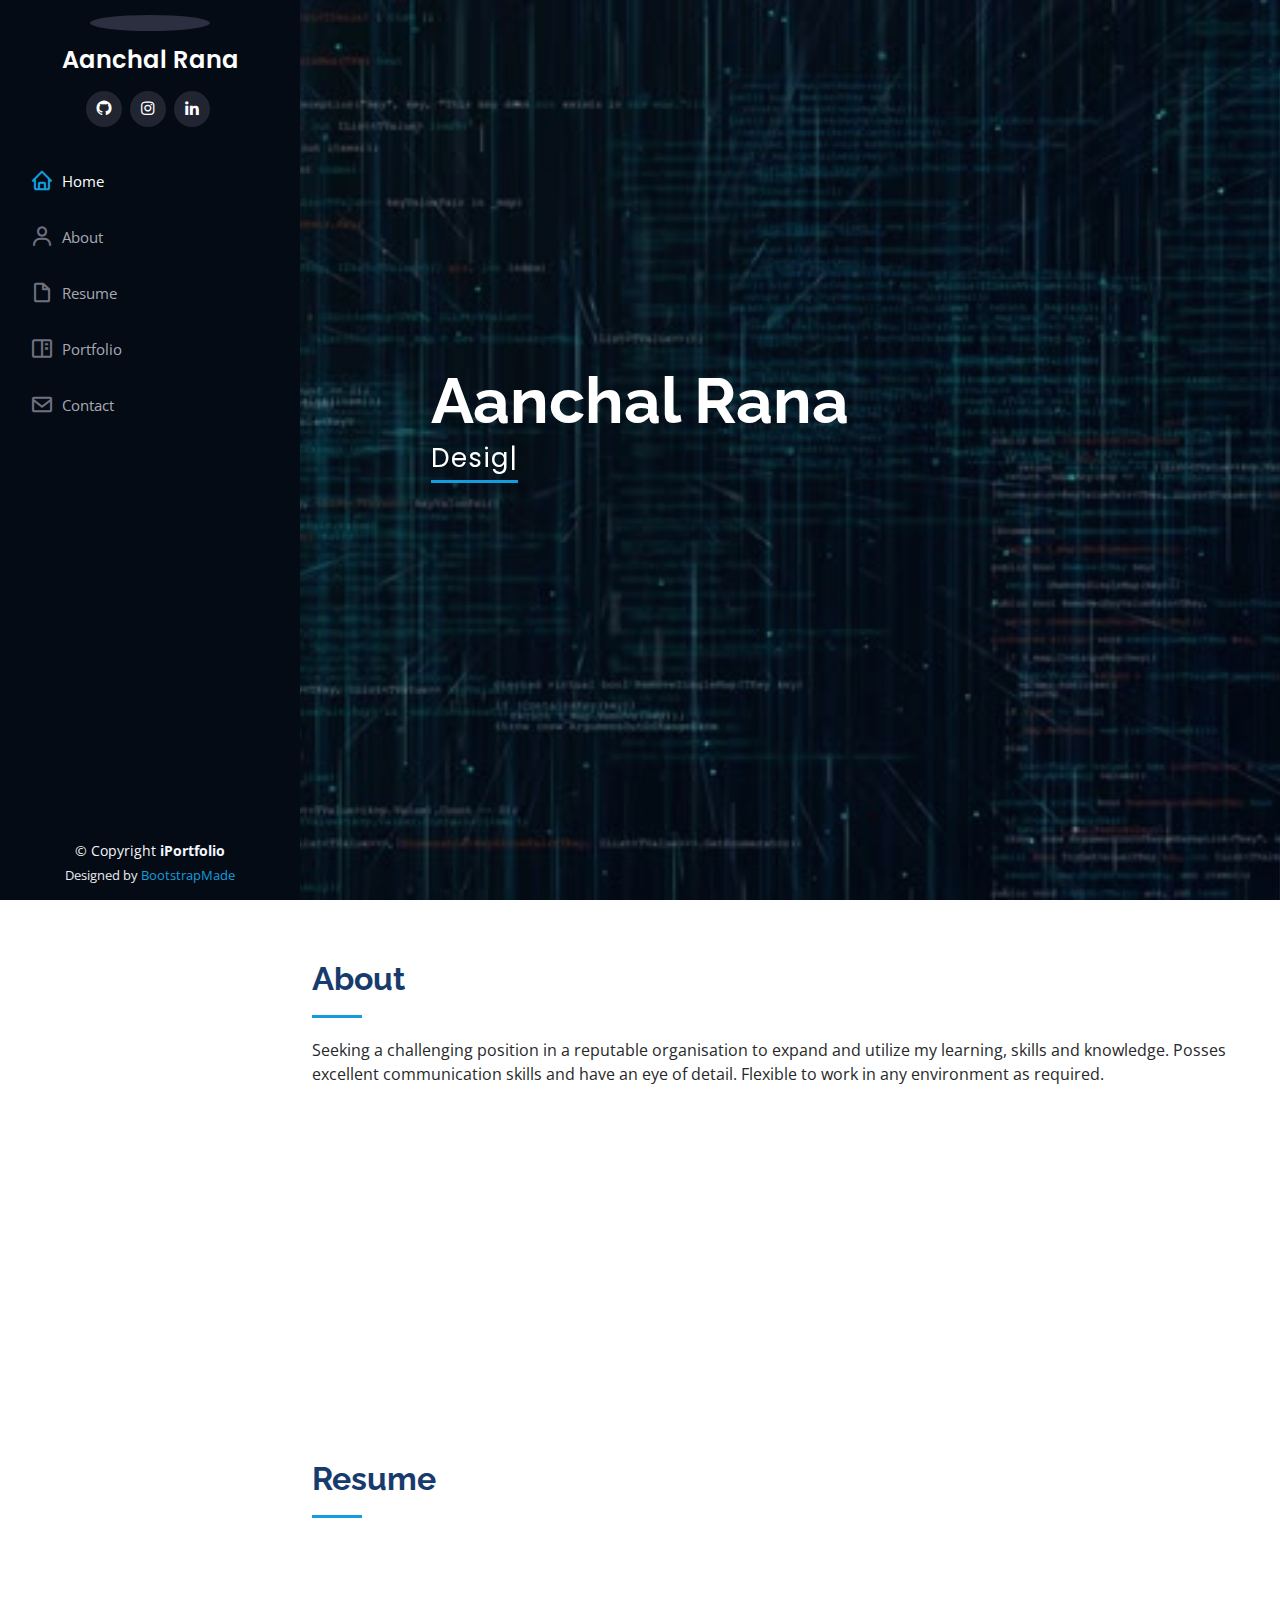
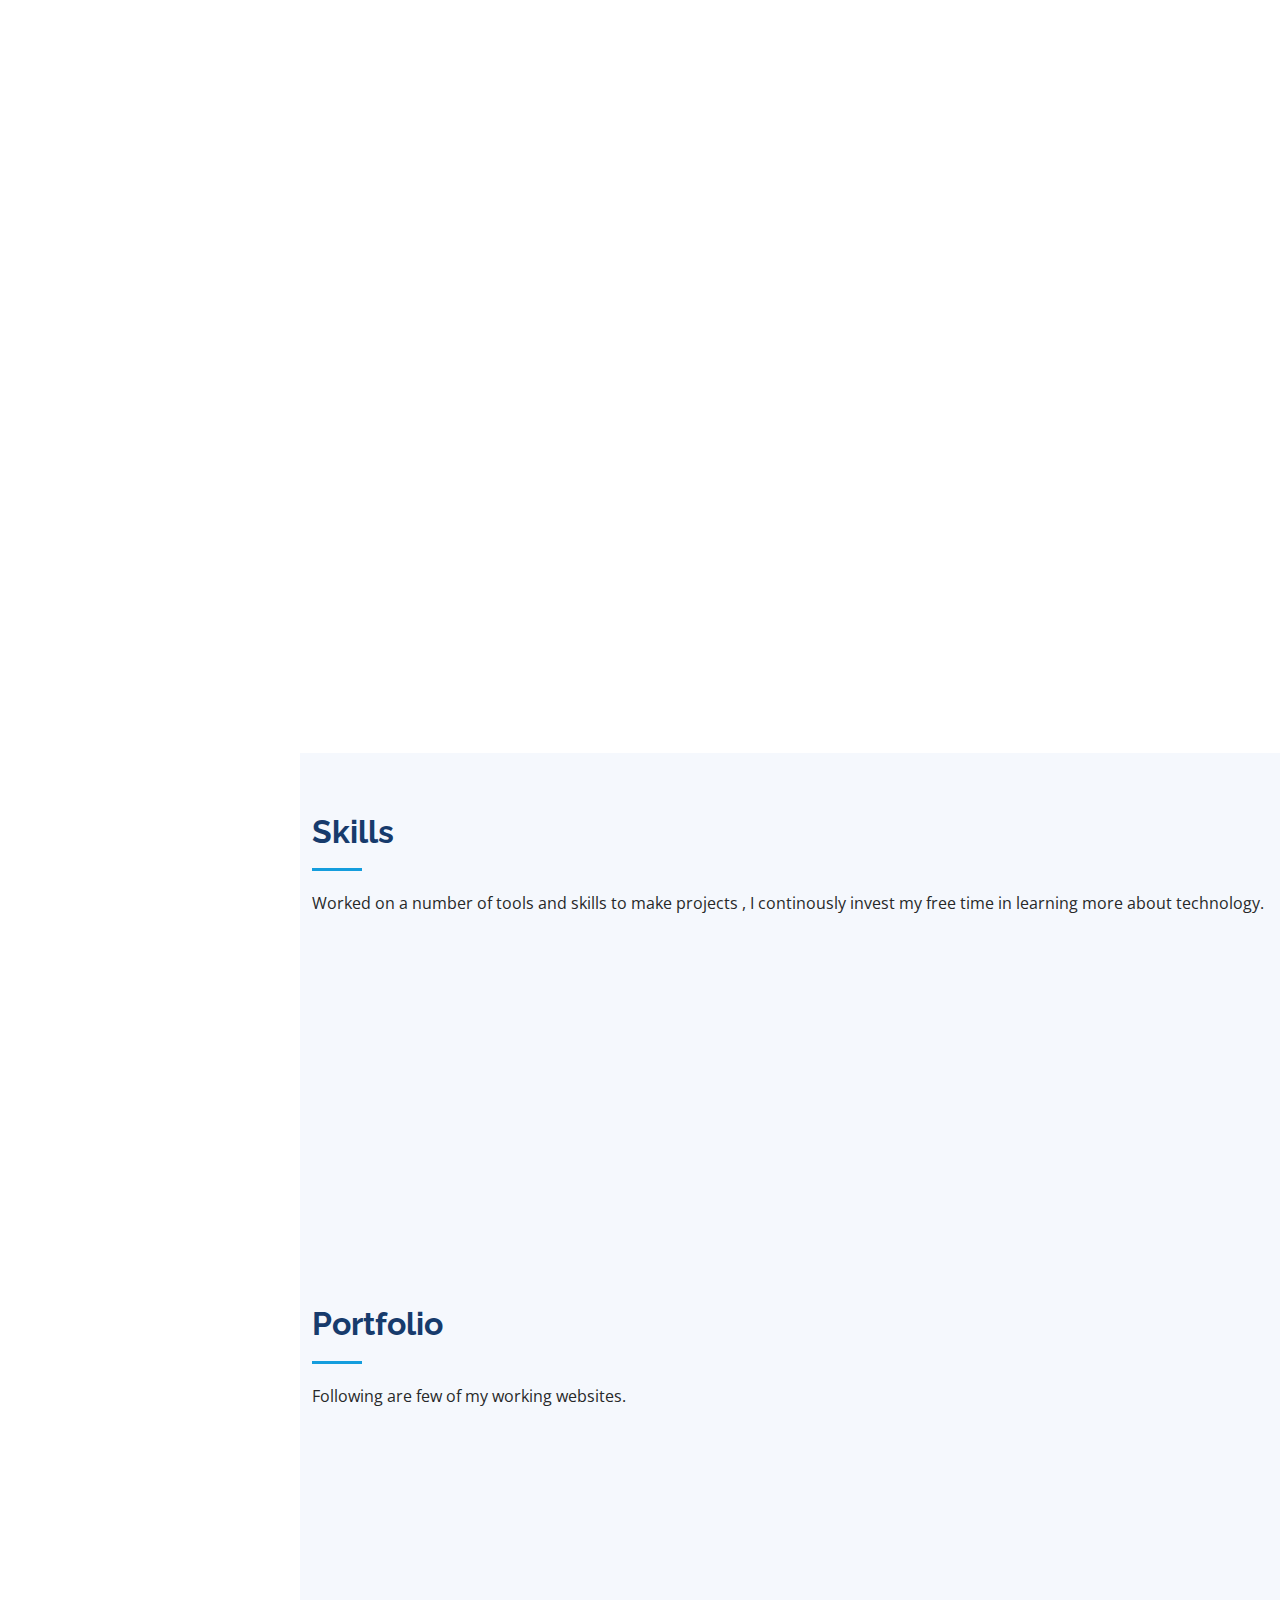
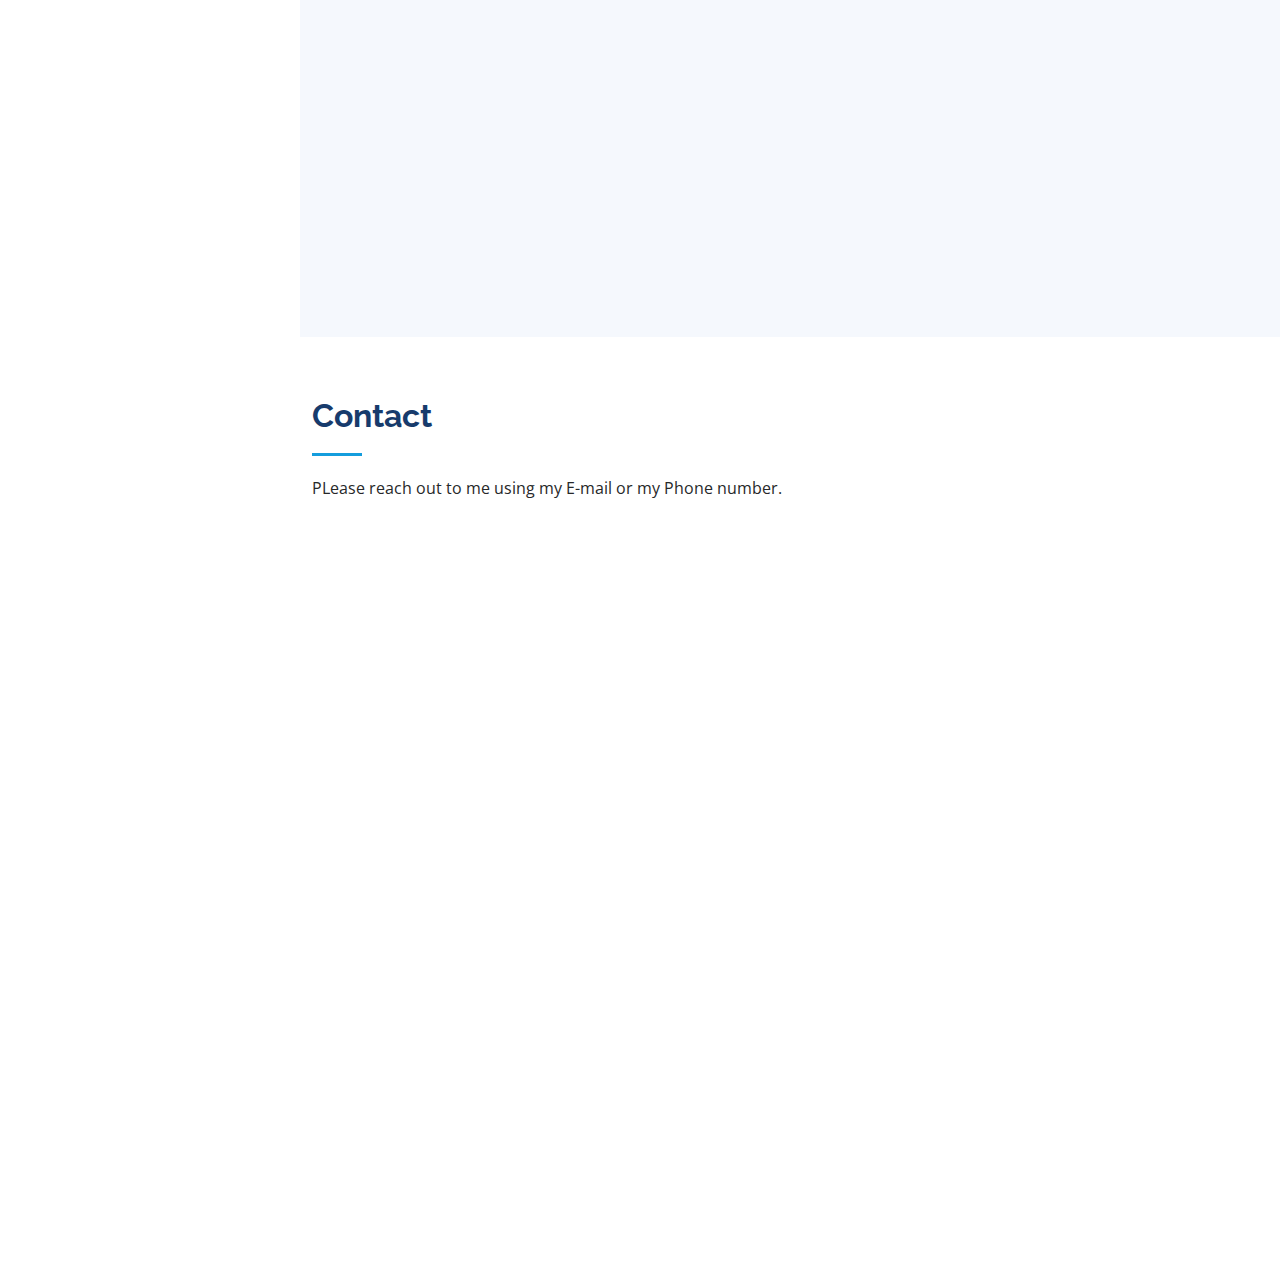
==== index.html @ e673ebaa "new_page" ====
<!DOCTYPE html>
<html lang="en">

<head>
  <meta charset="utf-8">
  <meta content="width=device-width, initial-scale=1.0" name="viewport">

  <title>Portfolio| Aanchal Rana</title>
  <meta content="" name="description">
  <meta content="" name="keywords">

  <!-- Favicons -->
  <link href="assets/img/favicon.png" rel="icon">
  <link href="assets/img/apple-touch-icon.png" rel="apple-touch-icon">

  <!-- Google Fonts -->
  <link href="https://fonts.googleapis.com/css?family=Open+Sans:300,300i,400,400i,600,600i,700,700i|Raleway:300,300i,400,400i,500,500i,600,600i,700,700i|Poppins:300,300i,400,400i,500,500i,600,600i,700,700i" rel="stylesheet">

  <!-- Vendor CSS Files -->
  <link href="assets/vendor/aos/aos.css" rel="stylesheet">
  <link href="assets/vendor/bootstrap/css/bootstrap.min.css" rel="stylesheet">
  <link href="assets/vendor/bootstrap-icons/bootstrap-icons.css" rel="stylesheet">
  <link href="assets/vendor/boxicons/css/boxicons.min.css" rel="stylesheet">
  <link href="assets/vendor/glightbox/css/glightbox.min.css" rel="stylesheet">
  <link href="assets/vendor/swiper/swiper-bundle.min.css" rel="stylesheet">

  <!-- Template Main CSS File -->
  <link href="assets/css/style.css" rel="stylesheet">

  <!-- =======================================================
  * Template Name: iPortfolio - v3.1.0
  * Template URL: https://bootstrapmade.com/iportfolio-bootstrap-portfolio-websites-template/
  * Author: BootstrapMade.com
  * License: https://bootstrapmade.com/license/
  ======================================================== -->
</head>

<body>

  <!-- ======= Mobile nav toggle button ======= -->
  <i class="bi bi-list mobile-nav-toggle d-xl-none"></i>

  <!-- ======= Header ======= -->
  <header id="header">
    <div class="d-flex flex-column">

      <div class="profile">
        <img src="assets/img/profile_pic.jpg" alt="" class="img-fluid rounded-circle">
        <h1 class="text-light"><a href="index.html">Aanchal Rana</a></h1>
        <div class="social-links mt-3 text-center">
          <a href="https://github.com/aanchalrana0813" class="facebook" target="_blank"><i class="bx bxl-github"></i></a>
          <a href="https://www.instagram.com/aa_challranaa/" class="instagram" target="_blank"><i class="bx bxl-instagram"></i></a>
          <a href="https://www.linkedin.com/in/aanchal-rana-021159197/" class="linkedin" target="_blank"><i class="bx bxl-linkedin"></i></a>
        </div>
      </div>

      <nav id="navbar" class="nav-menu navbar">
        <ul>
          <li><a href="#hero" class="nav-link scrollto active"><i class="bx bx-home"></i> <span>Home</span></a></li>
          <li><a href="#about" class="nav-link scrollto"><i class="bx bx-user"></i> <span>About</span></a></li>
          <li><a href="#resume" class="nav-link scrollto"><i class="bx bx-file-blank"></i> <span>Resume</span></a></li>
          <li><a href="#portfolio" class="nav-link scrollto"><i class="bx bx-book-content"></i> <span>Portfolio</span></a></li>
          <li><a href="#contact" class="nav-link scrollto"><i class="bx bx-envelope"></i> <span>Contact</span></a></li>
        </ul>
      </nav><!-- .nav-menu -->
    </div>
  </header><!-- End Header -->

  <!-- ======= Hero Section ======= -->
  <section id="hero" class="d-flex flex-column justify-content-center align-items-center">
    <div class="hero-container" data-aos="fade-in">
      <h1>Aanchal Rana</h1>
      <p><span class="typed" data-typed-items="Designer, Developer, Health Coach"></span></p>
    </div>
  </section><!-- End Hero -->

  <main id="main">

    <!-- ======= About Section ======= -->
    <section id="about" class="about">
      <div class="container">

        <div class="section-title">
          <h2>About</h2>
          <p>Seeking a challenging position in a reputable organisation to expand and utilize my learning, skills and knowledge. Posses excellent communication skills and have an eye of detail. Flexible to  work in any environment as required.</p>
        </div>

        <div class="row">
          <div class="col-lg-4" data-aos="fade-right">
            <img src="assets/img/profile_pic.jpg" class="img-fluid" alt="">

          </div>
          <div class="col-lg-8 pt-4 pt-lg-0 content" data-aos="fade-left">
            <h3>Front End Designer &amp; Web Developer.</h3>
            <p class="fst-italic">
            </p>
            <div class="row">
              <div class="col-lg-6">
                <ul>
                  <li><i class="bi bi-chevron-right"></i> <strong>Birthday:</strong> <span>8 October 1998</span></li>
                  <li><i class="bi bi-chevron-right"></i> <strong>Website:</strong> <span>aanchalrana0813.github.io</span></li>
                  <li><i class="bi bi-chevron-right"></i> <strong>Phone:</strong> <span>(+91) 9012949331</span></li>
                  <li><i class="bi bi-chevron-right"></i> <strong>City:</strong> <span>Dehradun</span></li>
                </ul>
              </div>
              <div class="col-lg-6">
                <ul>
                  <li><i class="bi bi-chevron-right"></i> <strong>Age:</strong> <span>22</span></li>
                  <li><i class="bi bi-chevron-right"></i> <strong>Degree:</strong> <span>Master</span></li>
                  <li><i class="bi bi-chevron-right"></i> <strong>PhEmailone:</strong> <span>aanchalannu02@gmail.com</span></li>
                  <!-- <li><i class="bi bi-chevron-right"></i> <strong>Freelance:</strong> <span>Available</span></li> -->
                </ul>
              </div>
            </div>
            
        </div>

      </div>
    </section><!-- End About Section -->

    <!-- ======= Facts Section ======= -->
    <!--<section id="facts" class="facts">
      <div class="container">

        <div class="section-title">
          <h2>Facts</h2>
          <p>Following are the facts about me.</p>
        </div>

        <div class="row no-gutters">

          <div class="col-lg-3 col-md-6 d-md-flex align-items-md-stretch" data-aos="fade-up">
            <div class="count-box">
              <i class="bi bi-emoji-smile"></i>
              <span data-purecounter-start="0" data-purecounter-end="232" data-purecounter-duration="1" class="purecounter"></span>
              <p><strong>Happy Clients</strong> consequuntur quae</p>
            </div>
          </div>

          <div class="col-lg-3 col-md-6 d-md-flex align-items-md-stretch" data-aos="fade-up" data-aos-delay="100">
            <div class="count-box">
              <i class="bi bi-journal-richtext"></i>
              <span data-purecounter-start="0" data-purecounter-end="3" data-purecounter-duration="1" class="purecounter"></span>
              <p><strong>Projects</strong> adipisci atque cum quia aut</p>
            </div>
          </div>

          <div class="col-lg-3 col-md-6 d-md-flex align-items-md-stretch" data-aos="fade-up" data-aos-delay="200">
            <div class="count-box">
              <i class="bi bi-headset"></i>
              <span data-purecounter-start="0" data-purecounter-end="1453" data-purecounter-duration="1" class="purecounter"></span>
              <p><strong>Hours Of Support</strong> aut commodi quaerat</p>
            </div>
          </div>

          <div class="col-lg-3 col-md-6 d-md-flex align-items-md-stretch" data-aos="fade-up" data-aos-delay="300">
            <div class="count-box">
              <i class="bi bi-people"></i>
              <span data-purecounter-start="0" data-purecounter-end="32" data-purecounter-duration="1" class="purecounter"></span>
              <p><strong>Hard Workers</strong> rerum asperiores dolor</p>
            </div>
          </div>

        </div>

      </div>
    </section>--><!-- End Facts Section -->
    <!-- ======= Resume Section ======= -->
    <section id="resume" class="resume">
      <div class="container">

        <div class="section-title">
          <h2>Resume</h2>
        </div>

        <div class="row">
          <div class="col-lg-6" data-aos="fade-up">
            <h3 class="resume-title">Sumary</h3>
            <div class="resume-item pb-0">
              <h4>Aanchal Rana</h4>
              <p><em>Innovative and deadline-driven Designer  with experience of designing and developing. </em></p>
              <ul>
                <li>Dehradun, Uttrakhand</li>
                <li>(+91) 9012949331</li>
                <li>aanchalannu02@gmail.com</li>
              </ul>
            </div>

            <h3 class="resume-title">Education</h3>
            <div class="resume-item">
              <h4>Masters in Computer Application</h4>
              <h5>2019 - 2021</h5>
              <p><em>Uttranchal Institute of Management</em></p>
              <p>Premnagar, Dehradun</p>
              <p>G.P.A :- 8.4</p>
            </div>
            <div class="resume-item">
              <h4>Bachelor in Information Technology</h4>
              <h5>2016 - 2019</h5>
              <p><em>S.B (P.G.) College of Education</em></p>
              <p>Vikas Nagar, Dehradun</p>
              <p>G.P.A. :- 8.6</p>
            </div>
          </div>
           <!--<div class="col-lg-6" data-aos="fade-up" data-aos-delay="100">
            <h3 class="resume-title">Professional Experience</h3>
            <div class="resume-item">
              <h4>Senior graphic design specialist</h4>
              <h5>2019 - Present</h5>
              <p><em>Experion, New York, NY </em></p>
              <ul>
                <li>Lead in the design, development, and implementation of the graphic, layout, and production communication materials</li>
                <li>Delegate tasks to the 7 members of the design team and provide counsel on all aspects of the project. </li>
                <li>Supervise the assessment of all graphic materials in order to ensure quality and accuracy of the design</li>
                <li>Oversee the efficient use of production project budgets ranging from $2,000 - $25,000</li>
              </ul>
            </div>
            <div class="resume-item">
              <h4>Graphic design specialist</h4>
              <h5>2017 - 2018</h5>
              <p><em>Stepping Stone Advertising, New York, NY</em></p>
              <ul>
                <li>Developed numerous marketing programs (logos, brochures,infographics, presentations, and advertisements).</li>
                <li>Managed up to 5 projects or tasks at a given time while under pressure</li>
                <li>Recommended and consulted with clients on the most appropriate graphic design</li>
                <li>Created 4+ design presentations and proposals a month for clients and account managers</li>
              </ul>
            </div> -->
          </div>
        </div>

      </div>
    </section><!-- End Resume Section -->

    <!-- ======= Skills Section ======= -->
    <section id="skills" class="skills section-bg">
      <div class="container">

        <div class="section-title">
          <h2>Skills</h2>
          <p>Worked on a number of tools and skills to make projects , I continously invest my free time in learning more about technology.</p>
        </div>

        <div class="row skills-content">

          <div class="col-lg-6" data-aos="fade-up">

            <div class="progress">
              <span class="skill">HTML <i class="val">100%</i></span>
              <div class="progress-bar-wrap">
                <div class="progress-bar" role="progressbar" aria-valuenow="100" aria-valuemin="0" aria-valuemax="100"></div>
              </div>
            </div>

            <div class="progress">
              <span class="skill">CSS <i class="val">90%</i></span>
              <div class="progress-bar-wrap">
                <div class="progress-bar" role="progressbar" aria-valuenow="90" aria-valuemin="0" aria-valuemax="100"></div>
              </div>
            </div>

            <div class="progress">
              <span class="skill">JavaScript <i class="val">75%</i></span>
              <div class="progress-bar-wrap">
                <div class="progress-bar" role="progressbar" aria-valuenow="75" aria-valuemin="0" aria-valuemax="100"></div>
              </div>
            </div>

            <div class="progress">
              <span class="skill">Materialize<i class="val">70%</i></span>
              <div class="progress-bar-wrap">
                <div class="progress-bar" role="progressbar" aria-valuenow="75" aria-valuemin="0" aria-valuemax="100"></div>
              </div>
            </div>

          </div>

          <div class="col-lg-6" data-aos="fade-up" data-aos-delay="100">

            <div class="progress">
              <span class="skill">Analytical Skills<i class="val">80%</i></span>
              <div class="progress-bar-wrap">
                <div class="progress-bar" role="progressbar" aria-valuenow="80" aria-valuemin="0" aria-valuemax="100"></div>
              </div>
            </div>

          </div>

        </div>

      </div>
    </section> <!-- End Skills Section -->

    

    <!-- ======= Portfolio Section ======= -->
      <section id="portfolio" class="portfolio section-bg"> 
      <div class="container">

        <div class="section-title">
          <h2>Portfolio</h2>
          <p>Following are few of my working websites.</p>
        </div>

        <div class="row" data-aos="fade-up">
          <div class="col-lg-12 d-flex justify-content-center">
            <ul id="portfolio-flters">
              <li data-filter="*" class="filter-active">All</li>
              <li data-filter=".filter-app">Websites</li>
             
            </ul>
          </div>
        </div>

        <div class="row portfolio-container" data-aos="fade-up" data-aos-delay="100">

          <div class="col-lg-4 col-md-6 portfolio-item filter-app">
            <div class="portfolio-wrap">
              <img src="assets/img/portfolio/project1.jpg" class="img-fluid" alt="">
              <div class="portfolio-links">
                <a href="assets/img/portfolio/portfolio-1.jpg" data-gallery="portfolioGallery" class="portfolio-lightbox" title="App 1"><i class="bx bx-plus"></i></a>
                <a href="https://thirsty-cori-c90718.netlify.app" target="_blank" title="More Details"><i class="bx bx-link"></i></a>
              </div>
            </div>
          </div>
           
          <div class="col-lg-4 col-md-6 portfolio-item filter-web">
            <div class="portfolio-wrap">
              <img src="assets/img/portfolio/project2.jpg" class="img-fluid" alt="">
              <div class="portfolio-links">
                <a href="assets/img/portfolio/portfolio-2.jpg" data-gallery="portfolioGallery" class="portfolio-lightbox" title="Web 3"><i class="bx bx-plus"></i></a>
                <a href="https://admiring-hopper-70873a.netlify.app"  target="_blank" title="More Details"><i class="bx bx-link"></i></a>
              </div>
            </div>
          </div>

          <div class="col-lg-4 col-md-6 portfolio-item filter-app">
            <div class="portfolio-wrap">
              <img src="assets/img/portfolio/project3.jpg" class="img-fluid" alt="">
              <div class="portfolio-links">
                <a href="assets/img/portfolio/portfolio-3.jpg" data-gallery="portfolioGallery" class="portfolio-lightbox" title="App 2"><i class="bx bx-plus"></i></a>
                <a href="https://modest-pasteur-2db493.netlify.app/" title="More Details"><i class="bx bx-link"></i></a>
              </div>
            </div>
          </div>

          <div class="col-lg-4 col-md-6 portfolio-item filter-card">
            <div class="portfolio-wrap">
              <img src="assets/img/portfolio/project4.jpg" class="img-fluid" alt="">
              <div class="portfolio-links">
                <a href="assets/img/portfolio/project4.jpg" data-gallery="portfolioGallery" class="portfolio-lightbox" title="Card 2"><i class="bx bx-plus"></i></a>
                <a href="https://heuristic-yonath-8b9104.netlify.app/" title="More Details"><i class="bx bx-link"></i></a>
              </div>
            </div>
          </div>

   <!--    <div class="col-lg-4 col-md-6 portfolio-item filter-web">
            <div class="portfolio-wrap">
              <img src="assets/img/portfolio/portfolio-5.jpg" class="img-fluid" alt="">
              <div class="portfolio-links">
                <a href="assets/img/portfolio/.jpg" data-gallery="portfolioGallery" class="portfolio-lightbox" title="Web 2"><i class="bx bx-plus"></i></a>
                <a href="https://dazzling-hawking-fd2c31.netlify.app/" title="More Details"><i class="bx bx-link"></i></a>
              </div>
            </div>
          </div>

          <div class="col-lg-4 col-md-6 portfolio-item filter-app">
            <div class="portfolio-wrap">
              <img src="assets/img/portfolio/portfolio-6.jpg" class="img-fluid" alt="">
              <div class="portfolio-links">
                <a href="assets/img/portfolio/portfolio-6.jpg" data-gallery="portfolioGallery" class="portfolio-lightbox" title="App 3"><i class="bx bx-plus"></i></a>
                <a href="portfolio-details.html" title="More Details"><i class="bx bx-link"></i></a>
              </div>
            </div>
          </div>

          <div class="col-lg-4 col-md-6 portfolio-item filter-card">
            <div class="portfolio-wrap">
              <img src="assets/img/portfolio/portfolio-7.jpg" class="img-fluid" alt="">
              <div class="portfolio-links">
                <a href="assets/img/portfolio/portfolio-7.jpg" data-gallery="portfolioGallery" class="portfolio-lightbox" title="Card 1"><i class="bx bx-plus"></i></a>
                <a href="portfolio-details.html" title="More Details"><i class="bx bx-link"></i></a>
              </div>
            </div>
          </div>

          <div class="col-lg-4 col-md-6 portfolio-item filter-card">
            <div class="portfolio-wrap">
              <img src="assets/img/portfolio/portfolio-8.jpg" class="img-fluid" alt="">
              <div class="portfolio-links">
                <a href="assets/img/portfolio/portfolio-8.jpg" data-gallery="portfolioGallery" class="portfolio-lightbox" title="Card 3"><i class="bx bx-plus"></i></a>
                <a href="portfolio-details.html" title="More Details"><i class="bx bx-link"></i></a>
              </div>
            </div>
          </div>

          <div class="col-lg-4 col-md-6 portfolio-item filter-web">
            <div class="portfolio-wrap">
              <img src="assets/img/portfolio/portfolio-9.jpg" class="img-fluid" alt="">
              <div class="portfolio-links">
                <a href="assets/img/portfolio/portfolio-9.jpg" data-gallery="portfolioGallery" class="portfolio-lightbox" title="Web 3"><i class="bx bx-plus"></i></a>
                <a href="portfolio-details.html" title="More Details"><i class="bx bx-link"></i></a>
              </div>
            </div> -->
          </div>

        </div>

      </div>
    </section> 
    <!-- End Portfolio Section -->

  <!--
    
    <section id="testimonials" class="testimonials section-bg">
      <div class="container">

        <div class="section-title">
          <h2>Testimonials</h2>
          <p>Magnam dolores commodi suscipit. Necessitatibus eius consequatur ex aliquid fuga eum quidem. Sit sint consectetur velit. Quisquam quos quisquam cupiditate. Et nemo qui impedit suscipit alias ea. Quia fugiat sit in iste officiis commodi quidem hic quas.</p>
        </div>

        <div class="testimonials-slider swiper-container" data-aos="fade-up" data-aos-delay="100">
          <div class="swiper-wrapper">

            <div class="swiper-slide">
              <div class="testimonial-item" data-aos="fade-up">
                <p>
                  <i class="bx bxs-quote-alt-left quote-icon-left"></i>
                  Proin iaculis purus consequat sem cure digni ssim donec porttitora entum suscipit rhoncus. Accusantium quam, ultricies eget id, aliquam eget nibh et. Maecen aliquam, risus at semper.
                  <i class="bx bxs-quote-alt-right quote-icon-right"></i>
                </p>
                <img src="assets/img/testimonials/testimonials-1.jpg" class="testimonial-img" alt="">
                <h3>Saul Goodman</h3>
                <h4>Ceo &amp; Founder</h4>
              </div>
            </div>

            <div class="swiper-slide">
              <div class="testimonial-item" data-aos="fade-up" data-aos-delay="100">
                <p>
                  <i class="bx bxs-quote-alt-left quote-icon-left"></i>
                  Export tempor illum tamen malis malis eram quae irure esse labore quem cillum quid cillum eram malis quorum velit fore eram velit sunt aliqua noster fugiat irure amet legam anim culpa.
                  <i class="bx bxs-quote-alt-right quote-icon-right"></i>
                </p>
                <img src="assets/img/testimonials/testimonials-2.jpg" class="testimonial-img" alt="">
                <h3>Sara Wilsson</h3>
                <h4>Designer</h4>
              </div>
            </div>

            <div class="swiper-slide">
              <div class="testimonial-item" data-aos="fade-up" data-aos-delay="200">
                <p>
                  <i class="bx bxs-quote-alt-left quote-icon-left"></i>
                  Enim nisi quem export duis labore cillum quae magna enim sint quorum nulla quem veniam duis minim tempor labore quem eram duis noster aute amet eram fore quis sint minim.
                  <i class="bx bxs-quote-alt-right quote-icon-right"></i>
                </p>
                <img src="assets/img/testimonials/testimonials-3.jpg" class="testimonial-img" alt="">
                <h3>Jena Karlis</h3>
                <h4>Store Owner</h4>
              </div>
            </div>

            <div class="swiper-slide">
              <div class="testimonial-item" data-aos="fade-up" data-aos-delay="300">
                <p>
                  <i class="bx bxs-quote-alt-left quote-icon-left"></i>
                  Fugiat enim eram quae cillum dolore dolor amet nulla culpa multos export minim fugiat minim velit minim dolor enim duis veniam ipsum anim magna sunt elit fore quem dolore labore illum veniam.
                  <i class="bx bxs-quote-alt-right quote-icon-right"></i>
                </p>
                <img src="assets/img/testimonials/testimonials-4.jpg" class="testimonial-img" alt="">
                <h3>Matt Brandon</h3>
                <h4>Freelancer</h4>
              </div>
            </div>

            <div class="swiper-slide">
              <div class="testimonial-item" data-aos="fade-up" data-aos-delay="400">
                <p>
                  <i class="bx bxs-quote-alt-left quote-icon-left"></i>
                  Quis quorum aliqua sint quem legam fore sunt eram irure aliqua veniam tempor noster veniam enim culpa labore duis sunt culpa nulla illum cillum fugiat legam esse veniam culpa fore nisi cillum quid.
                  <i class="bx bxs-quote-alt-right quote-icon-right"></i>
                </p>
                <img src="assets/img/testimonials/testimonials-5.jpg" class="testimonial-img" alt="">
                <h3>John Larson</h3>
                <h4>Entrepreneur</h4>
              </div>
            </div>

          </div>
          <div class="swiper-pagination"></div>
        </div>

      </div>
    </section>
  -->
    <!-- ======= Contact Section ======= -->
    <section id="contact" class="contact">
      <div class="container">

        <div class="section-title">
          <h2>Contact</h2>
          <p>PLease reach out to me using my E-mail or my Phone number.</p>
        </div>

        <div class="row" data-aos="fade-in">

          <div class="col-lg-5 d-flex align-items-stretch">
            <div class="info">
              <div class="address">
                <i class="bi bi-geo-alt"></i>
                <h4>Location:</h4>
                <p>Dehradun, Uttrakhand.</p>
              </div>

              <div class="email">
                <i class="bi bi-envelope"></i>
                <h4>Email:</h4>
                <p>aanchalannu02@gmail.com</p>
              </div>

              <div class="phone">
                <i class="bi bi-phone"></i>
                <h4>Call:</h4>
                <p>(+91) 9012949331</p>
              </div>

              <iframe src="https://maps.google.com/maps?q=dehradun%20&t=&z=13&ie=UTF8&iwloc=&output=embed" frameborder="0" style="border:0; width: 100%; height: 290px;" allowfullscreen></iframe>
            </div>

          </div>
            <!--
          <div class="col-lg-7 mt-5 mt-lg-0 d-flex align-items-stretch">
            <form action="forms/contact.php" method="post" role="form" class="php-email-form">
              <div class="row">
                <div class="form-group col-md-6">
                  <label for="name">Your Name</label>
                  <input type="text" name="name" class="form-control" id="name" required>
                </div>
                <div class="form-group col-md-6">
                  <label for="name">Your Email</label>
                  <input type="email" class="form-control" name="email" id="email" required>
                </div>
              </div>
              <div class="form-group">
                <label for="name">Subject</label>
                <input type="text" class="form-control" name="subject" id="subject" required>
              </div>
              <div class="form-group">
                <label for="name">Message</label>
                <textarea class="form-control" name="message" rows="10" required></textarea>
              </div>
              <div class="my-3">
                <div class="loading">Loading</div>
                <div class="error-message"></div>
                <div class="sent-message">Your message has been sent. Thank you!</div>
              </div>
              <div class="text-center"><button type="submit">Send Message</button></div>
            </form>
          </div>

        </div>

      </div> 
    </section> --><!-- End Contact Section -->

  </main><!-- End #main -->

  <!-- ======= Footer ======= -->
  <footer id="footer">
    <div class="container">
      <div class="copyright">
        &copy; Copyright <strong><span>iPortfolio</span></strong>
      </div>
      <div class="credits">
        <!-- All the links in the footer should remain intact. -->
        <!-- You can delete the links only if you purchased the pro version. -->
        <!-- Licensing information: https://bootstrapmade.com/license/ -->
        <!-- Purchase the pro version with working PHP/AJAX contact form: https://bootstrapmade.com/iportfolio-bootstrap-portfolio-websites-template/ -->
        Designed by <a href="https://bootstrapmade.com/">BootstrapMade</a>
      </div>
    </div>
  </footer><!-- End  Footer -->

  <a href="#" class="back-to-top d-flex align-items-center justify-content-center"><i class="bi bi-arrow-up-short"></i></a>

  <!-- Vendor JS Files -->
  <script src="assets/vendor/aos/aos.js"></script>
  <script src="assets/vendor/bootstrap/js/bootstrap.bundle.min.js"></script>
  <script src="assets/vendor/glightbox/js/glightbox.min.js"></script>
  <script src="assets/vendor/isotope-layout/isotope.pkgd.min.js"></script>
  <script src="assets/vendor/php-email-form/validate.js"></script>
  <script src="assets/vendor/purecounter/purecounter.js"></script>
  <script src="assets/vendor/swiper/swiper-bundle.min.js"></script>
  <script src="assets/vendor/typed.js/typed.min.js"></script>
  <script src="assets/vendor/waypoints/noframework.waypoints.js"></script>

  <!-- Template Main JS File -->
  <script src="assets/js/main.js"></script>

</body>

</html>
---- assets/css/style.css ----
/**
* Template Name: iPortfolio - v3.1.0
* Template URL: https://bootstrapmade.com/iportfolio-bootstrap-portfolio-websites-template/
* Author: BootstrapMade.com
* License: https://bootstrapmade.com/license/
*/

/*--------------------------------------------------------------
# General
--------------------------------------------------------------*/
body {
  font-family: "Open Sans", sans-serif;
  color: #272829;
}

a {
  color: #149ddd;
  text-decoration: none;
}

a:hover {
  color: #37b3ed;
  text-decoration: none;
}

h1, h2, h3, h4, h5, h6 {
  font-family: "Raleway", sans-serif;
}

/*--------------------------------------------------------------
# Back to top button
--------------------------------------------------------------*/
.back-to-top {
  position: fixed;
  visibility: hidden;
  opacity: 0;
  right: 15px;
  bottom: 15px;
  z-index: 996;
  background: #149ddd;
  width: 40px;
  height: 40px;
  border-radius: 50px;
  transition: all 0.4s;
}

.back-to-top i {
  font-size: 28px;
  color: #fff;
  line-height: 0;
}

.back-to-top:hover {
  background: #2eafec;
  color: #fff;
}

.back-to-top.active {
  visibility: visible;
  opacity: 1;
}

/*--------------------------------------------------------------
# Header
--------------------------------------------------------------*/
#header {
  position: fixed;
  top: 0;
  left: 0;
  bottom: 0;
  width: 300px;
  transition: all ease-in-out 0.5s;
  z-index: 9997;
  transition: all 0.5s;
  padding: 0 15px;
  background: #040b14;
  overflow-y: auto;
}

#header .profile img {
  margin: 15px auto;
  display: block;
  width: 120px;
  border: 8px solid #2c2f3f;
}

#header .profile h1 {
  font-size: 24px;
  margin: 0;
  padding: 0;
  font-weight: 600;
  -moz-text-align-last: center;
  text-align-last: center;
  font-family: "Poppins", sans-serif;
}

#header .profile h1 a, #header .profile h1 a:hover {
  color: #fff;
  text-decoration: none;
}

#header .profile .social-links a {
  font-size: 18px;
  display: inline-block;
  background: #212431;
  color: #fff;
  line-height: 1;
  padding: 8px 0;
  margin-right: 4px;
  border-radius: 50%;
  text-align: center;
  width: 36px;
  height: 36px;
  transition: 0.3s;
}

#header .profile .social-links a:hover {
  background: #149ddd;
  color: #fff;
  text-decoration: none;
}

#main {
  margin-left: 300px;
}

@media (max-width: 1199px) {
  #header {
    left: -300px;
  }
  #main {
    margin-left: 0;
  }
}

/*--------------------------------------------------------------
# Navigation Menu
--------------------------------------------------------------*/
/* Desktop Navigation */
.nav-menu {
  padding: 30px 0 0 0;
}

.nav-menu * {
  margin: 0;
  padding: 0;
  list-style: none;
}

.nav-menu > ul > li {
  position: relative;
  white-space: nowrap;
}

.nav-menu a {
  display: flex;
  align-items: center;
  color: #a8a9b4;
  padding: 12px 15px;
  margin-bottom: 8px;
  transition: 0.3s;
  font-size: 15px;
}

.nav-menu a i {
  font-size: 24px;
  padding-right: 8px;
  color: #6f7180;
}

.nav-menu a:hover, .nav-menu .active, .nav-menu li:hover > a {
  text-decoration: none;
  color: #fff;
}

.nav-menu a:hover i, .nav-menu .active i, .nav-menu li:hover > a i {
  color: #149ddd;
}

/* Mobile Navigation */
.mobile-nav-toggle {
  position: fixed;
  right: 15px;
  top: 15px;
  z-index: 9998;
  border: 0;
  font-size: 24px;
  transition: all 0.4s;
  outline: none !important;
  background-color: #149ddd;
  color: #fff;
  width: 40px;
  height: 40px;
  display: inline-flex;
  align-items: center;
  justify-content: center;
  line-height: 0;
  border-radius: 50px;
  cursor: pointer;
}

.mobile-nav-active {
  overflow: hidden;
}

.mobile-nav-active #header {
  left: 0;
}

/*--------------------------------------------------------------
# Hero Section
--------------------------------------------------------------*/
#hero {
  width: 100%;
  height: 100vh;
  background: url("../img/first_image.jpg") top center;
  background-size: cover;
}

#hero:before {
  content: "";
  background: rgba(5, 13, 24, 0.3);
  position: absolute;
  bottom: 0;
  top: 0;
  left: 0;
  right: 0;
  z-index: 1;
}

#hero .hero-container {
  position: relative;
  z-index: 2;
  min-width: 300px;
}

#hero h1 {
  margin: 0 0 10px 0;
  font-size: 64px;
  font-weight: 700;
  line-height: 56px;
  color: #fff;
}

#hero p {
  color: #fff;
  margin-bottom: 50px;
  font-size: 26px;
  font-family: "Poppins", sans-serif;
}

#hero p span {
  color: #fff;
  padding-bottom: 4px;
  letter-spacing: 1px;
  border-bottom: 3px solid #149ddd;
}

@media (min-width: 1024px) {
  #hero {
    background-attachment: fixed;
  }
}

@media (max-width: 768px) {
  #hero h1 {
    font-size: 28px;
    line-height: 36px;
  }
  #hero h2 {
    font-size: 18px;
    line-height: 24px;
    margin-bottom: 30px;
  }
}

/*--------------------------------------------------------------
# Sections General
--------------------------------------------------------------*/
section {
  padding: 60px 0;
  overflow: hidden;
}

.section-bg {
  background: #f5f8fd;
}

.section-title {
  padding-bottom: 30px;
}

.section-title h2 {
  font-size: 32px;
  font-weight: bold;
  margin-bottom: 20px;
  padding-bottom: 20px;
  position: relative;
  color: #173b6c;
}

.section-title h2::after {
  content: '';
  position: absolute;
  display: block;
  width: 50px;
  height: 3px;
  background: #149ddd;
  bottom: 0;
  left: 0;
}

.section-title p {
  margin-bottom: 0;
}

/*--------------------------------------------------------------
# About
--------------------------------------------------------------*/
.about .content h3 {
  font-weight: 700;
  font-size: 26px;
  color: #173b6c;
}

.about .content ul {
  list-style: none;
  padding: 0;
}

.about .content ul li {
  margin-bottom: 20px;
  display: flex;
  align-items: center;
}

.about .content ul strong {
  margin-right: 10px;
}

.about .content ul i {
  font-size: 16px;
  margin-right: 5px;
  color: #149ddd;
  line-height: 0;
}

.about .content p:last-child {
  margin-bottom: 0;
}

/*--------------------------------------------------------------
# Facts
--------------------------------------------------------------*/
.facts {
  padding-bottom: 30px;
}

.facts .count-box {
  padding: 30px;
  width: 100%;
}

.facts .count-box i {
  display: block;
  font-size: 44px;
  color: #149ddd;
  float: left;
  line-height: 0;
}

.facts .count-box span {
  font-size: 48px;
  line-height: 40px;
  display: block;
  font-weight: 700;
  color: #050d18;
  margin-left: 60px;
}

.facts .count-box p {
  padding: 15px 0 0 0;
  margin: 0 0 0 60px;
  font-family: "Raleway", sans-serif;
  font-size: 14px;
  color: #122f57;
}

.facts .count-box a {
  font-weight: 600;
  display: block;
  margin-top: 20px;
  color: #122f57;
  font-size: 15px;
  font-family: "Poppins", sans-serif;
  transition: ease-in-out 0.3s;
}

.facts .count-box a:hover {
  color: #1f5297;
}

/*--------------------------------------------------------------
# Akills
--------------------------------------------------------------*/
.skills .progress {
  height: 60px;
  display: block;
  background: none;
  border-radius: 0;
}

.skills .progress .skill {
  padding: 0;
  margin: 0 0 6px 0;
  text-transform: uppercase;
  display: block;
  font-weight: 600;
  font-family: "Poppins", sans-serif;
  color: #050d18;
}

.skills .progress .skill .val {
  float: right;
  font-style: normal;
}

.skills .progress-bar-wrap {
  background: #dce8f8;
  height: 10px;
}

.skills .progress-bar {
  width: 1px;
  height: 10px;
  transition: .9s;
  background-color: #149ddd;
}

/*--------------------------------------------------------------
# Resume
--------------------------------------------------------------*/
.resume .resume-title {
  font-size: 26px;
  font-weight: 700;
  margin-top: 20px;
  margin-bottom: 20px;
  color: #050d18;
}

.resume .resume-item {
  padding: 0 0 20px 20px;
  margin-top: -2px;
  border-left: 2px solid #1f5297;
  position: relative;
}

.resume .resume-item h4 {
  line-height: 18px;
  font-size: 18px;
  font-weight: 600;
  text-transform: uppercase;
  font-family: "Poppins", sans-serif;
  color: #050d18;
  margin-bottom: 10px;
}

.resume .resume-item h5 {
  font-size: 16px;
  background: #e4edf9;
  padding: 5px 15px;
  display: inline-block;
  font-weight: 600;
  margin-bottom: 10px;
}

.resume .resume-item ul {
  padding-left: 20px;
}

.resume .resume-item ul li {
  padding-bottom: 10px;
}

.resume .resume-item:last-child {
  padding-bottom: 0;
}

.resume .resume-item::before {
  content: "";
  position: absolute;
  width: 16px;
  height: 16px;
  border-radius: 50px;
  left: -9px;
  top: 0;
  background: #fff;
  border: 2px solid #1f5297;
}

/*--------------------------------------------------------------
# Portfolio
--------------------------------------------------------------*/
.portfolio .portfolio-item {
  margin-bottom: 30px;
}

.portfolio #portfolio-flters {
  padding: 0;
  margin: 0 auto 35px auto;
  list-style: none;
  text-align: center;
  background: #fff;
  border-radius: 50px;
  padding: 2px 15px;
}

.portfolio #portfolio-flters li {
  cursor: pointer;
  display: inline-block;
  padding: 10px 15px 8px 15px;
  font-size: 14px;
  font-weight: 600;
  line-height: 1;
  text-transform: uppercase;
  color: #272829;
  margin-bottom: 5px;
  transition: all 0.3s ease-in-out;
}

.portfolio #portfolio-flters li:hover, .portfolio #portfolio-flters li.filter-active {
  color: #149ddd;
}

.portfolio #portfolio-flters li:last-child {
  margin-right: 0;
}

.portfolio .portfolio-wrap {
  transition: 0.3s;
  position: relative;
  overflow: hidden;
  z-index: 1;
}

.portfolio .portfolio-wrap::before {
  content: "";
  background: rgba(255, 255, 255, 0.5);
  position: absolute;
  left: 0;
  right: 0;
  top: 0;
  bottom: 0;
  transition: all ease-in-out 0.3s;
  z-index: 2;
  opacity: 0;
}

.portfolio .portfolio-wrap .portfolio-links {
  opacity: 1;
  left: 0;
  right: 0;
  bottom: -60px;
  z-index: 3;
  position: absolute;
  transition: all ease-in-out 0.3s;
  display: flex;
  justify-content: center;
}

.portfolio .portfolio-wrap .portfolio-links a {
  color: #fff;
  font-size: 28px;
  text-align: center;
  background: rgba(20, 157, 221, 0.75);
  transition: 0.3s;
  width: 50%;
}

.portfolio .portfolio-wrap .portfolio-links a:hover {
  background: rgba(20, 157, 221, 0.95);
}

.portfolio .portfolio-wrap .portfolio-links a + a {
  border-left: 1px solid #37b3ed;
}

.portfolio .portfolio-wrap:hover::before {
  top: 0;
  left: 0;
  right: 0;
  bottom: 0;
  opacity: 1;
}

.portfolio .portfolio-wrap:hover .portfolio-links {
  opacity: 1;
  bottom: 0;
}

/*--------------------------------------------------------------
# Portfolio Details
--------------------------------------------------------------*/
.portfolio-details {
  padding-top: 40px;
}

.portfolio-details .portfolio-details-slider img {
  width: 100%;
}

.portfolio-details .portfolio-details-slider .swiper-pagination {
  margin-top: 20px;
  position: relative;
}

.portfolio-details .portfolio-details-slider .swiper-pagination .swiper-pagination-bullet {
  width: 12px;
  height: 12px;
  background-color: #fff;
  opacity: 1;
  border: 1px solid #149ddd;
}

.portfolio-details .portfolio-details-slider .swiper-pagination .swiper-pagination-bullet-active {
  background-color: #149ddd;
}

.portfolio-details .portfolio-info {
  padding: 30px;
  box-shadow: 0px 0 30px rgba(5, 13, 24, 0.08);
}

.portfolio-details .portfolio-info h3 {
  font-size: 22px;
  font-weight: 700;
  margin-bottom: 20px;
  padding-bottom: 20px;
  border-bottom: 1px solid #eee;
}

.portfolio-details .portfolio-info ul {
  list-style: none;
  padding: 0;
  font-size: 15px;
}

.portfolio-details .portfolio-info ul li + li {
  margin-top: 10px;
}

.portfolio-details .portfolio-description {
  padding-top: 30px;
}

.portfolio-details .portfolio-description h2 {
  font-size: 26px;
  font-weight: 700;
  margin-bottom: 20px;
}

.portfolio-details .portfolio-description p {
  padding: 0;
}

/*--------------------------------------------------------------
# Services
--------------------------------------------------------------*/
.services .icon-box {
  margin-bottom: 20px;
}

.services .icon {
  float: left;
  display: flex;
  align-items: center;
  justify-content: center;
  width: 54px;
  height: 54px;
  background: #149ddd;
  border-radius: 50%;
  transition: 0.5s;
  border: 1px solid #149ddd;
}

.services .icon i {
  color: #fff;
  font-size: 24px;
  line-height: 0;
}

.services .icon-box:hover .icon {
  background: #fff;
}

.services .icon-box:hover .icon i {
  color: #149ddd;
}

.services .title {
  margin-left: 80px;
  font-weight: 700;
  margin-bottom: 15px;
  font-size: 18px;
}

.services .title a {
  color: #343a40;
}

.services .title a:hover {
  color: #149ddd;
}

.services .description {
  margin-left: 80px;
  line-height: 24px;
  font-size: 14px;
}

/*--------------------------------------------------------------
# Testimonials
--------------------------------------------------------------*/
.testimonials .testimonial-item {
  box-sizing: content-box;
  text-align: center;
  min-height: 320px;
}

.testimonials .testimonial-item .testimonial-img {
  width: 90px;
  border-radius: 50%;
  margin: 0 auto;
}

.testimonials .testimonial-item h3 {
  font-size: 18px;
  font-weight: bold;
  margin: 10px 0 5px 0;
  color: #111;
}

.testimonials .testimonial-item h4 {
  font-size: 14px;
  color: #999;
  margin: 0;
}

.testimonials .testimonial-item .quote-icon-left, .testimonials .testimonial-item .quote-icon-right {
  color: #c3e8fa;
  font-size: 26px;
}

.testimonials .testimonial-item .quote-icon-left {
  display: inline-block;
  left: -5px;
  position: relative;
}

.testimonials .testimonial-item .quote-icon-right {
  display: inline-block;
  right: -5px;
  position: relative;
  top: 10px;
}

.testimonials .testimonial-item p {
  font-style: italic;
  margin: 0 15px 15px 15px;
  padding: 20px;
  background: #fff;
  position: relative;
  margin-bottom: 35px;
  border-radius: 6px;
  box-shadow: 0px 2px 15px rgba(0, 0, 0, 0.1);
}

.testimonials .testimonial-item p::after {
  content: "";
  width: 0;
  height: 0;
  border-top: 20px solid #fff;
  border-right: 20px solid transparent;
  border-left: 20px solid transparent;
  position: absolute;
  bottom: -20px;
  left: calc(50% - 20px);
}

.testimonials .swiper-pagination {
  margin-top: 20px;
  position: relative;
}

.testimonials .swiper-pagination .swiper-pagination-bullet {
  width: 12px;
  height: 12px;
  background-color: #fff;
  opacity: 1;
  border: 1px solid #149ddd;
}

.testimonials .swiper-pagination .swiper-pagination-bullet-active {
  background-color: #149ddd;
}

/*--------------------------------------------------------------
# Contact
--------------------------------------------------------------*/
.contact {
  padding-bottom: 130px;
}

.contact .info {
  padding: 30px;
  background: #fff;
  width: 100%;
  box-shadow: 0 0 24px 0 rgba(0, 0, 0, 0.12);
}

.contact .info i {
  font-size: 20px;
  color: #149ddd;
  float: left;
  width: 44px;
  height: 44px;
  background: #dff3fc;
  display: flex;
  justify-content: center;
  align-items: center;
  border-radius: 50px;
  transition: all 0.3s ease-in-out;
}

.contact .info h4 {
  padding: 0 0 0 60px;
  font-size: 22px;
  font-weight: 600;
  margin-bottom: 5px;
  color: #050d18;
}

.contact .info p {
  padding: 0 0 10px 60px;
  margin-bottom: 20px;
  font-size: 14px;
  color: #173b6c;
}

.contact .info .email p {
  padding-top: 5px;
}

.contact .info .social-links {
  padding-left: 60px;
}

.contact .info .social-links a {
  font-size: 18px;
  display: inline-block;
  background: #333;
  color: #fff;
  line-height: 1;
  padding: 8px 0;
  border-radius: 50%;
  text-align: center;
  width: 36px;
  height: 36px;
  transition: 0.3s;
  margin-right: 10px;
}

.contact .info .social-links a:hover {
  background: #149ddd;
  color: #fff;
}

.contact .info .email:hover i, .contact .info .address:hover i, .contact .info .phone:hover i {
  background: #149ddd;
  color: #fff;
}

.contact .php-email-form {
  width: 100%;
  padding: 30px;
  background: #fff;
  box-shadow: 0 0 24px 0 rgba(0, 0, 0, 0.12);
}

.contact .php-email-form .form-group {
  padding-bottom: 8px;
}

.contact .php-email-form .validate {
  display: none;
  color: red;
  margin: 0 0 15px 0;
  font-weight: 400;
  font-size: 13px;
}

.contact .php-email-form .error-message {
  display: none;
  color: #fff;
  background: #ed3c0d;
  text-align: left;
  padding: 15px;
  font-weight: 600;
}

.contact .php-email-form .error-message br + br {
  margin-top: 25px;
}

.contact .php-email-form .sent-message {
  display: none;
  color: #fff;
  background: #18d26e;
  text-align: center;
  padding: 15px;
  font-weight: 600;
}

.contact .php-email-form .loading {
  display: none;
  background: #fff;
  text-align: center;
  padding: 15px;
}

.contact .php-email-form .loading:before {
  content: "";
  display: inline-block;
  border-radius: 50%;
  width: 24px;
  height: 24px;
  margin: 0 10px -6px 0;
  border: 3px solid #18d26e;
  border-top-color: #eee;
  -webkit-animation: animate-loading 1s linear infinite;
  animation: animate-loading 1s linear infinite;
}

.contact .php-email-form .form-group {
  margin-bottom: 15px;
}

.contact .php-email-form label {
  padding-bottom: 8px;
}

.contact .php-email-form input, .contact .php-email-form textarea {
  border-radius: 0;
  box-shadow: none;
  font-size: 14px;
}

.contact .php-email-form input {
  height: 44px;
}

.contact .php-email-form textarea {
  padding: 10px 15px;
}

.contact .php-email-form button[type="submit"] {
  background: #149ddd;
  border: 0;
  padding: 10px 24px;
  color: #fff;
  transition: 0.4s;
  border-radius: 4px;
}

.contact .php-email-form button[type="submit"]:hover {
  background: #37b3ed;
}

@-webkit-keyframes animate-loading {
  0% {
    transform: rotate(0deg);
  }
  100% {
    transform: rotate(360deg);
  }
}

@keyframes animate-loading {
  0% {
    transform: rotate(0deg);
  }
  100% {
    transform: rotate(360deg);
  }
}

/*--------------------------------------------------------------
# Breadcrumbs
--------------------------------------------------------------*/
.breadcrumbs {
  padding: 20px 0;
  background: #f9f9f9;
}

.breadcrumbs h2 {
  font-size: 26px;
  font-weight: 300;
}

.breadcrumbs ol {
  display: flex;
  flex-wrap: wrap;
  list-style: none;
  padding: 0;
  margin: 0;
  font-size: 15px;
}

.breadcrumbs ol li + li {
  padding-left: 10px;
}

.breadcrumbs ol li + li::before {
  display: inline-block;
  padding-right: 10px;
  color: #0e2442;
  content: "/";
}

@media (max-width: 768px) {
  .breadcrumbs .d-flex {
    display: block !important;
  }
  .breadcrumbs ol {
    display: block;
  }
  .breadcrumbs ol li {
    display: inline-block;
  }
}

/*--------------------------------------------------------------
# Footer
--------------------------------------------------------------*/
#footer {
  padding: 15px;
  color: #f4f6fd;
  font-size: 14px;
  position: fixed;
  left: 0;
  bottom: 0;
  width: 300px;
  z-index: 9999;
  background: #040b14;
}

#footer .copyright {
  text-align: center;
}

#footer .credits {
  padding-top: 5px;
  text-align: center;
  font-size: 13px;
  color: #eaebf0;
}

@media (max-width: 1199px) {
  #footer {
    position: static;
    width: auto;
    padding-right: 20px 15px;
  }
}
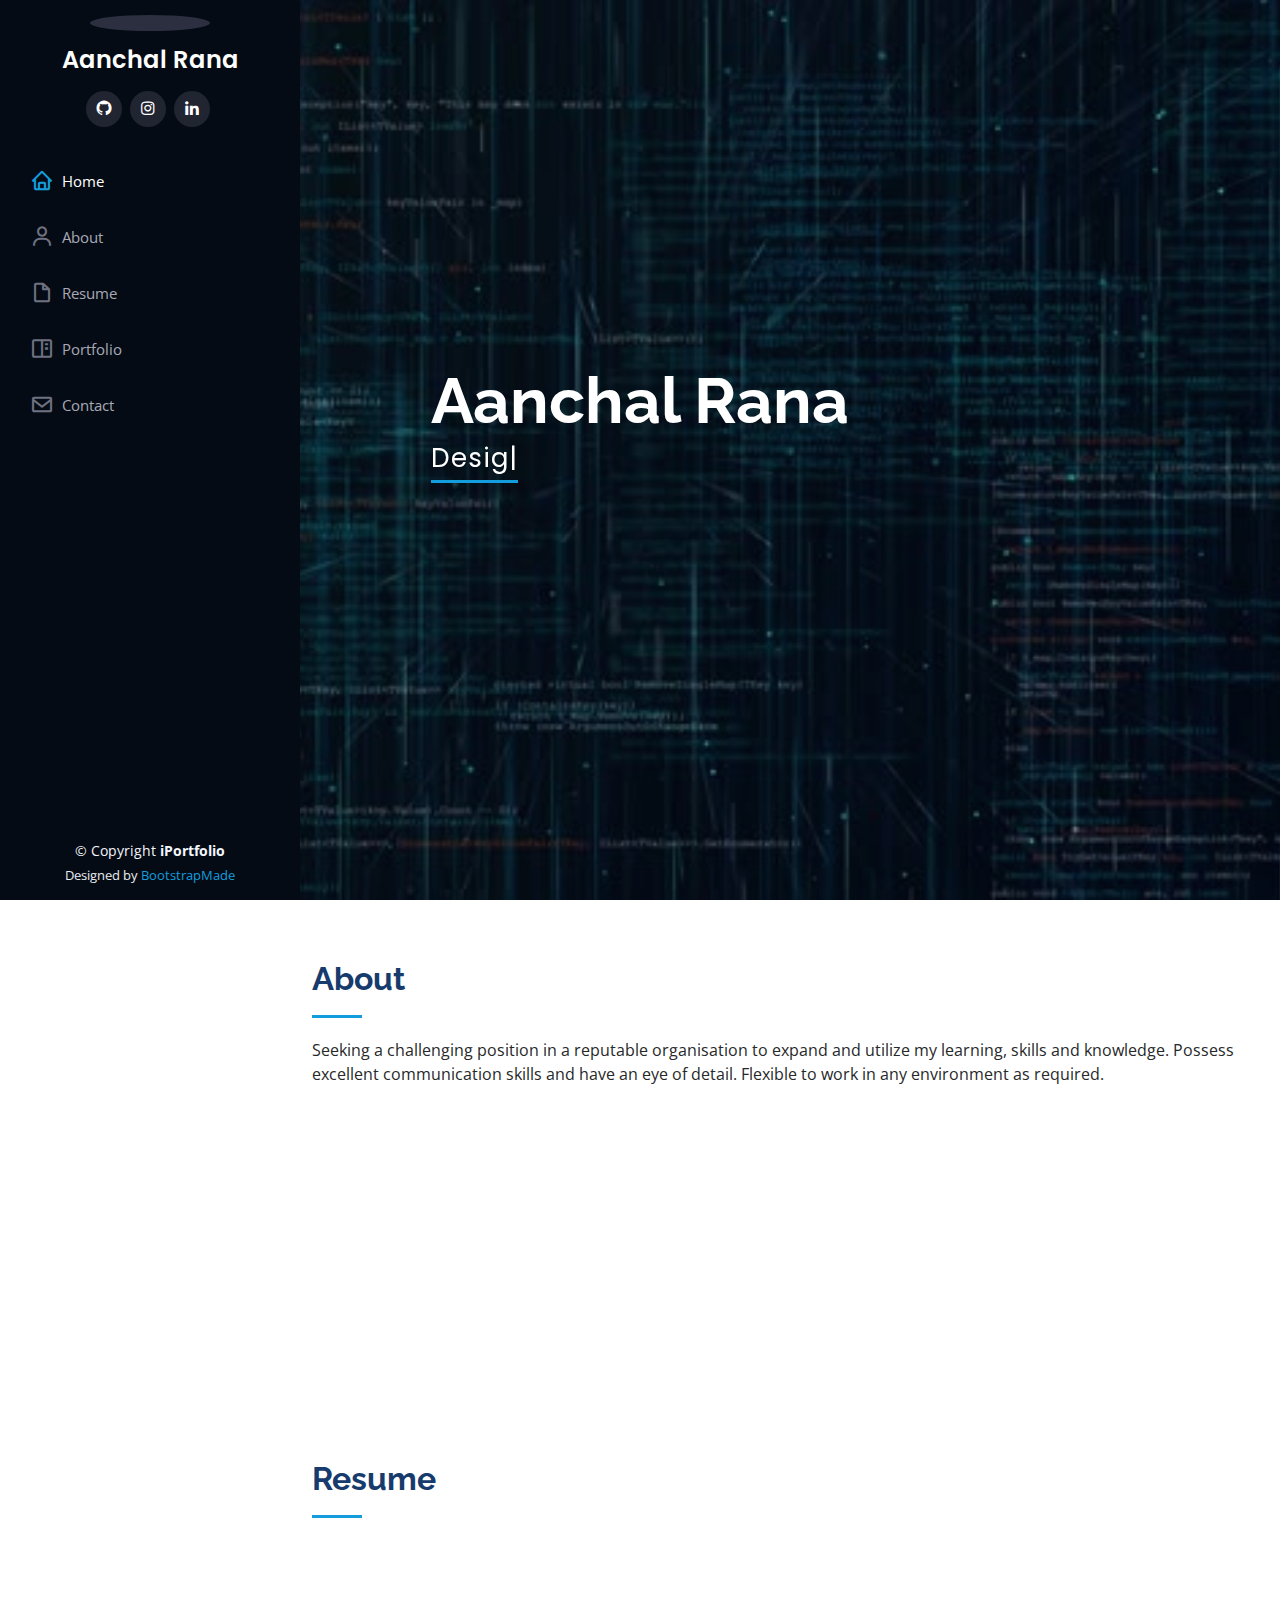
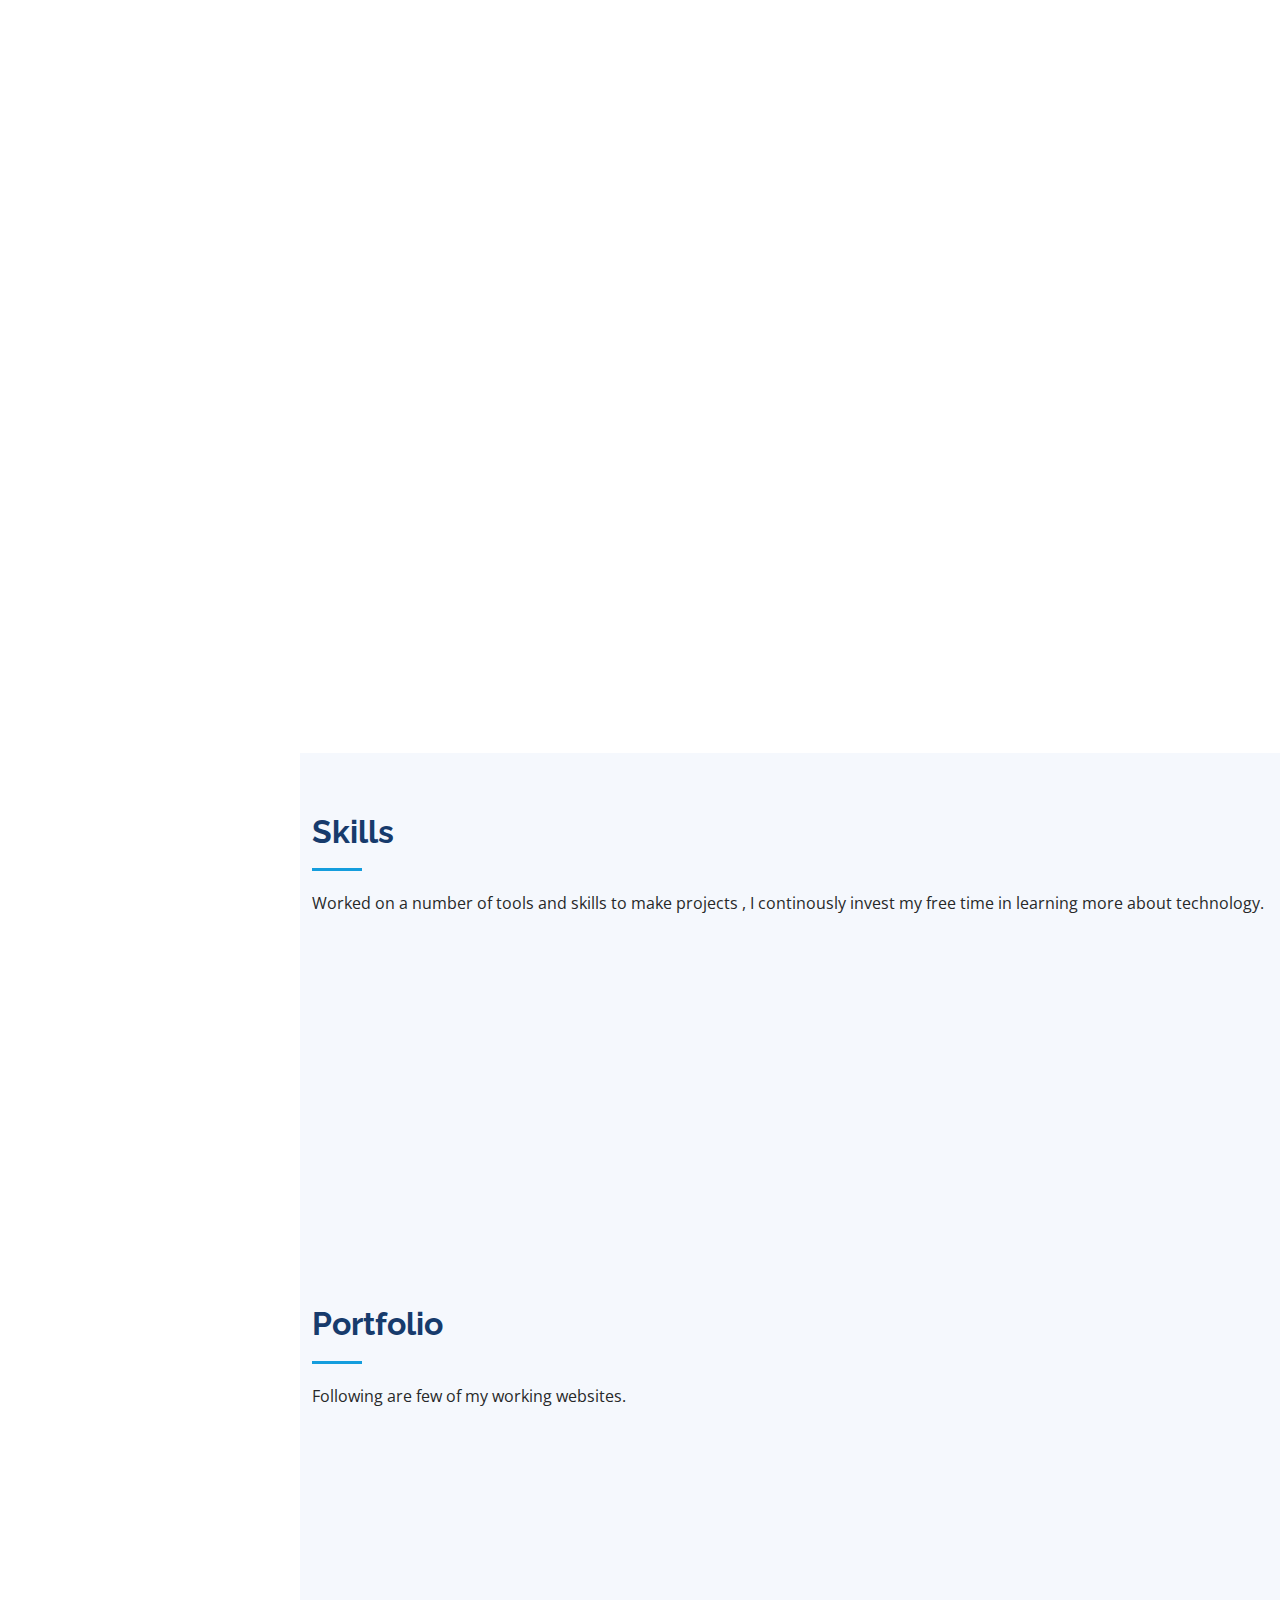
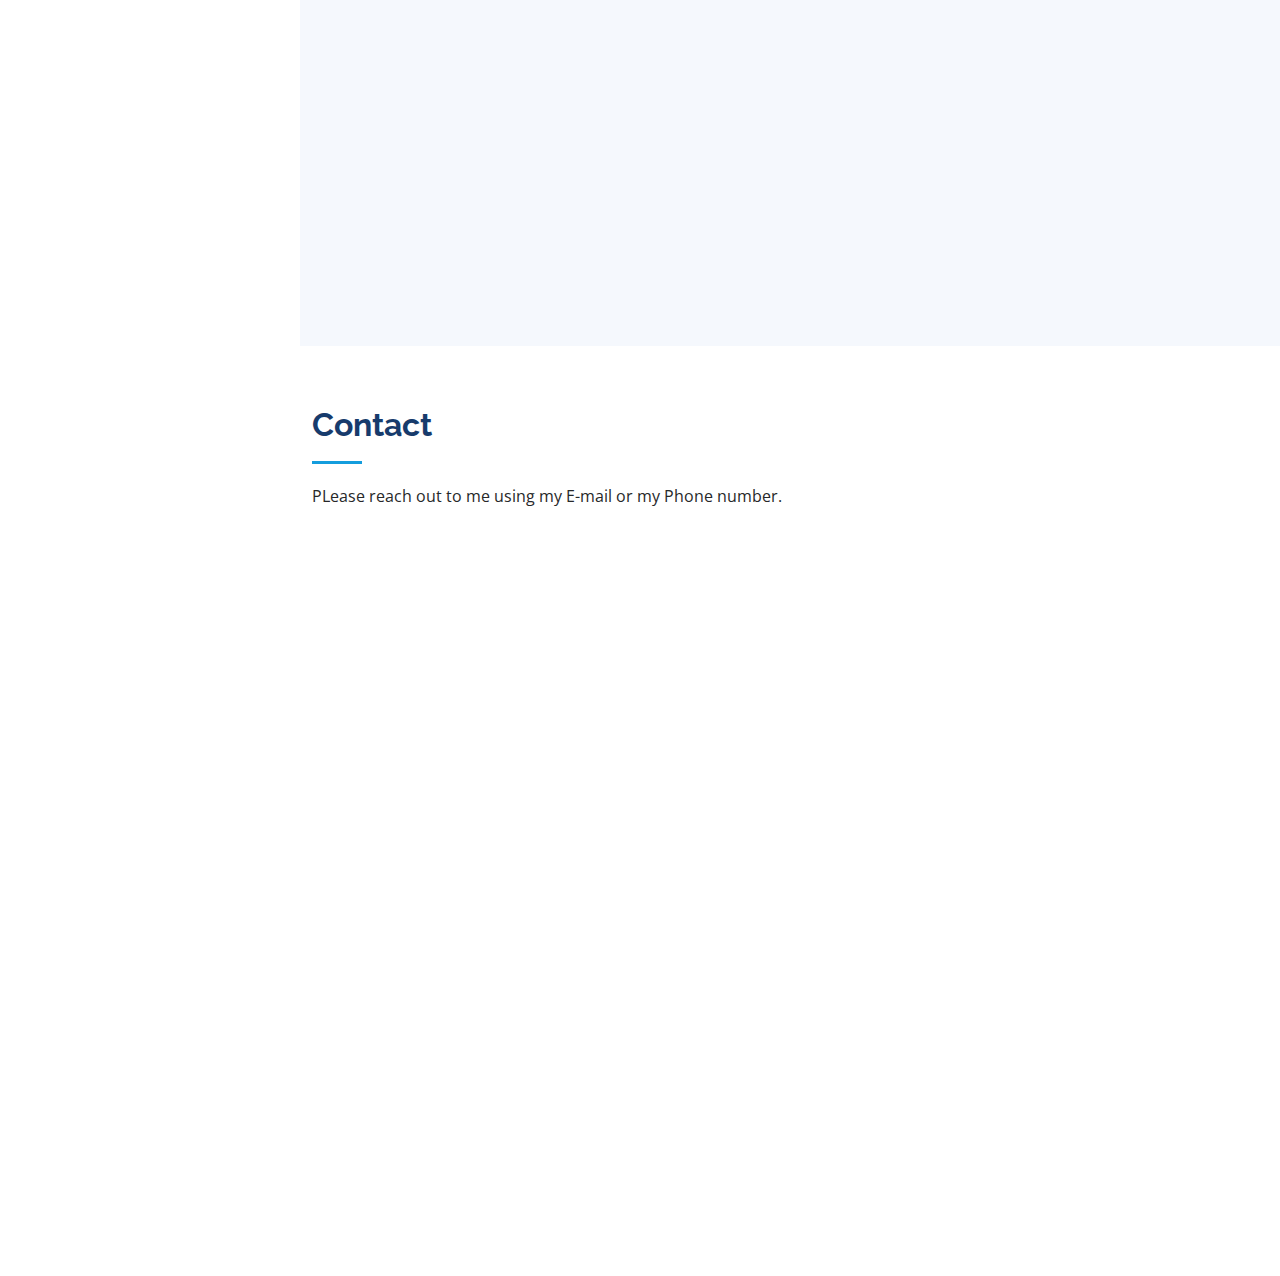
==== commit 538b5953: "newprojectadd" ====
--- a/index.html
+++ b/index.html
@@ -82,7 +82,7 @@
 
         <div class="section-title">
           <h2>About</h2>
-          <p>Seeking a challenging position in a reputable organisation to expand and utilize my learning, skills and knowledge. Posses excellent communication skills and have an eye of detail. Flexible to  work in any environment as required.</p>
+          <p>Seeking a challenging position in a reputable organisation to expand and utilize my learning, skills and knowledge. Possess excellent communication skills and have an eye of detail. Flexible to  work in any environment as required.</p>
         </div>
 
         <div class="row">
@@ -306,7 +306,6 @@
           <div class="col-lg-12 d-flex justify-content-center">
             <ul id="portfolio-flters">
               <li data-filter="*" class="filter-active">All</li>
-              <li data-filter=".filter-app">Websites</li>
              
             </ul>
           </div>
@@ -354,27 +353,27 @@
             </div>
           </div>
 
-   <!--    <div class="col-lg-4 col-md-6 portfolio-item filter-web">
-            <div class="portfolio-wrap">
-              <img src="assets/img/portfolio/portfolio-5.jpg" class="img-fluid" alt="">
-              <div class="portfolio-links">
-                <a href="assets/img/portfolio/.jpg" data-gallery="portfolioGallery" class="portfolio-lightbox" title="Web 2"><i class="bx bx-plus"></i></a>
+       <div class="col-lg-4 col-md-6 portfolio-item filter-web">
+            <div class="portfolio-wrap">
+              <img src="assets/img/portfolio/project5.jpg" class="img-fluid" alt="">
+              <div class="portfolio-links">
+                <a href="assets/img/portfolio/project5.jpg" data-gallery="portfolioGallery" class="portfolio-lightbox" title="Web 2"><i class="bx bx-plus"></i></a>
                 <a href="https://dazzling-hawking-fd2c31.netlify.app/" title="More Details"><i class="bx bx-link"></i></a>
               </div>
             </div>
           </div>
 
-          <div class="col-lg-4 col-md-6 portfolio-item filter-app">
-            <div class="portfolio-wrap">
-              <img src="assets/img/portfolio/portfolio-6.jpg" class="img-fluid" alt="">
-              <div class="portfolio-links">
-                <a href="assets/img/portfolio/portfolio-6.jpg" data-gallery="portfolioGallery" class="portfolio-lightbox" title="App 3"><i class="bx bx-plus"></i></a>
-                <a href="portfolio-details.html" title="More Details"><i class="bx bx-link"></i></a>
-              </div>
-            </div>
-          </div>
-
-          <div class="col-lg-4 col-md-6 portfolio-item filter-card">
+         <div class="col-lg-4 col-md-6 portfolio-item filter-app">
+            <div class="portfolio-wrap">
+              <img src="assets/img/portfolio/project6.jpg" class="img-fluid" alt="">
+              <div class="portfolio-links">
+                <a href="assets/img/portfolio/project6.jpg" data-gallery="portfolioGallery" class="portfolio-lightbox" title="App 3"><i class="bx bx-plus"></i></a>
+                <a href="https://frosty-mclean-f7c11f.netlify.app/" title="More Details"><i class="bx bx-link"></i></a>
+              </div>
+            </div>
+          </div>
+
+  <!--        <div class="col-lg-4 col-md-6 portfolio-item filter-card">
             <div class="portfolio-wrap">
               <img src="assets/img/portfolio/portfolio-7.jpg" class="img-fluid" alt="">
               <div class="portfolio-links">
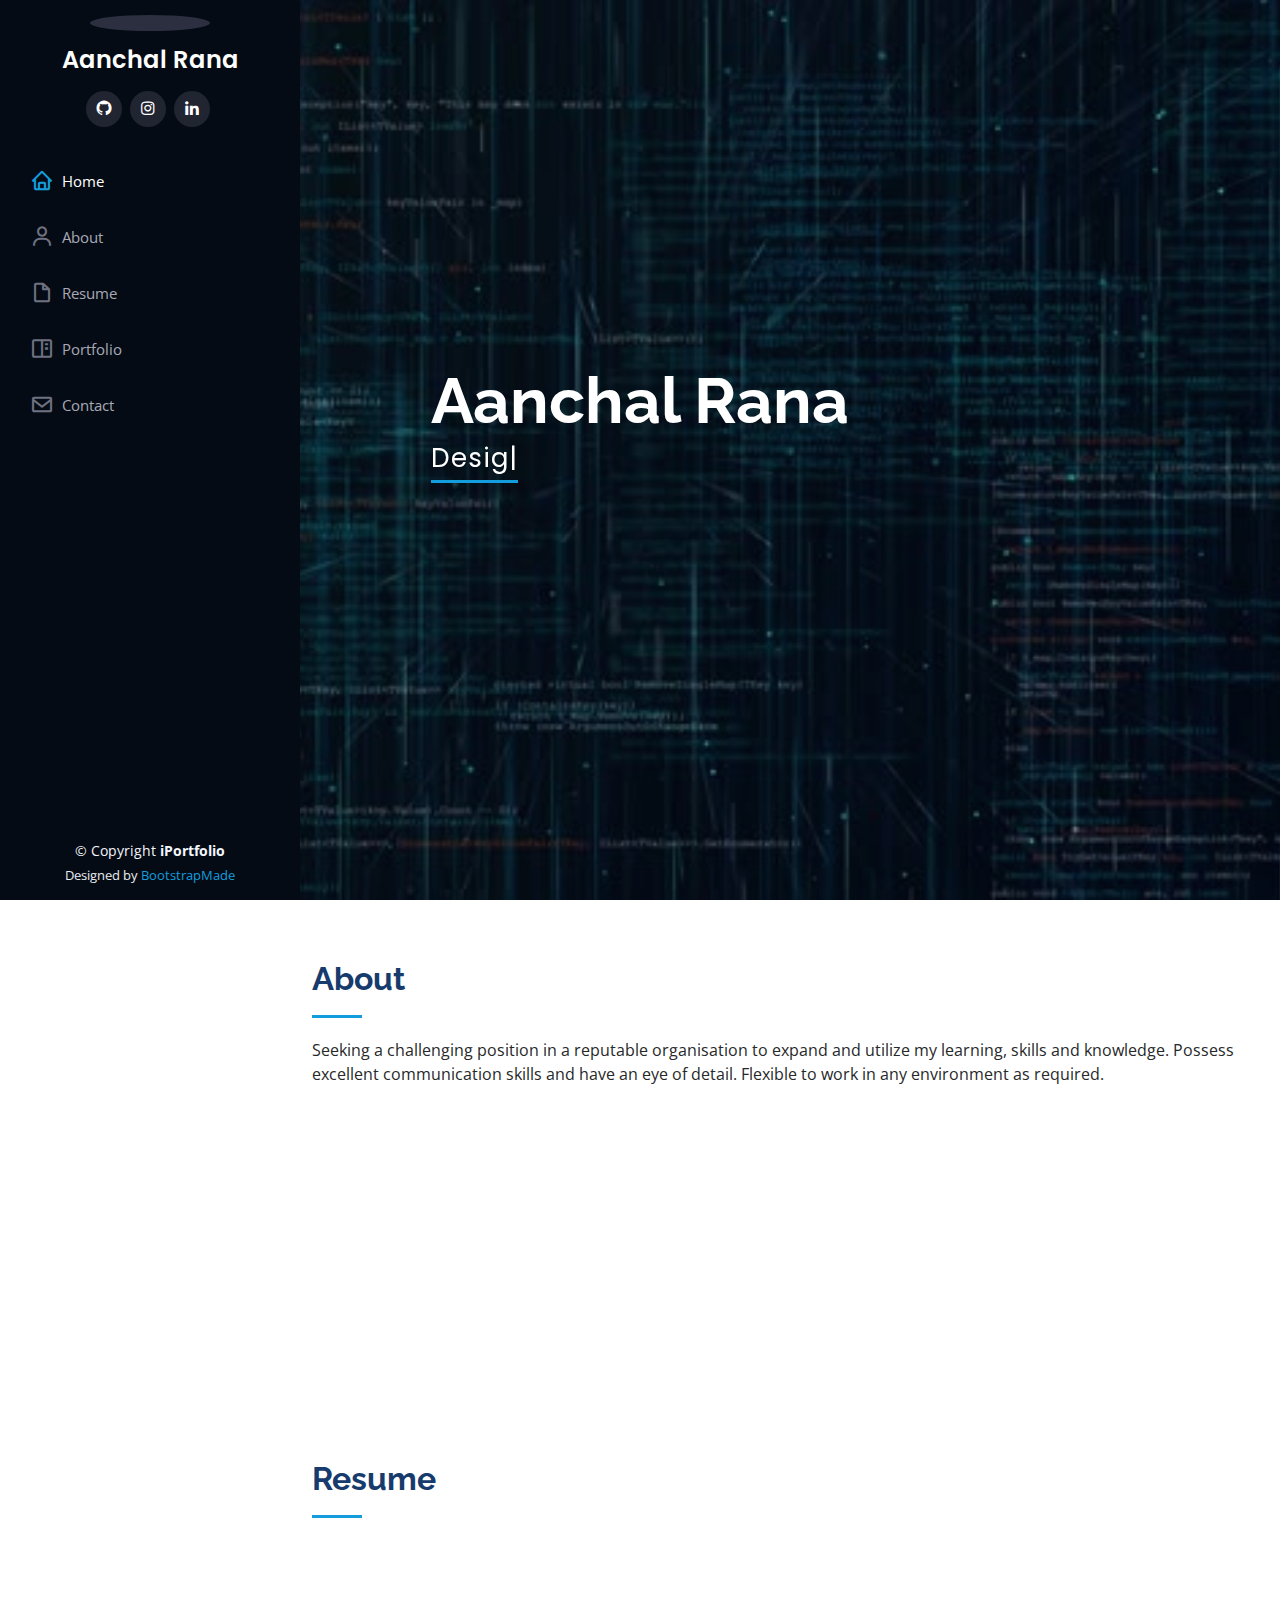
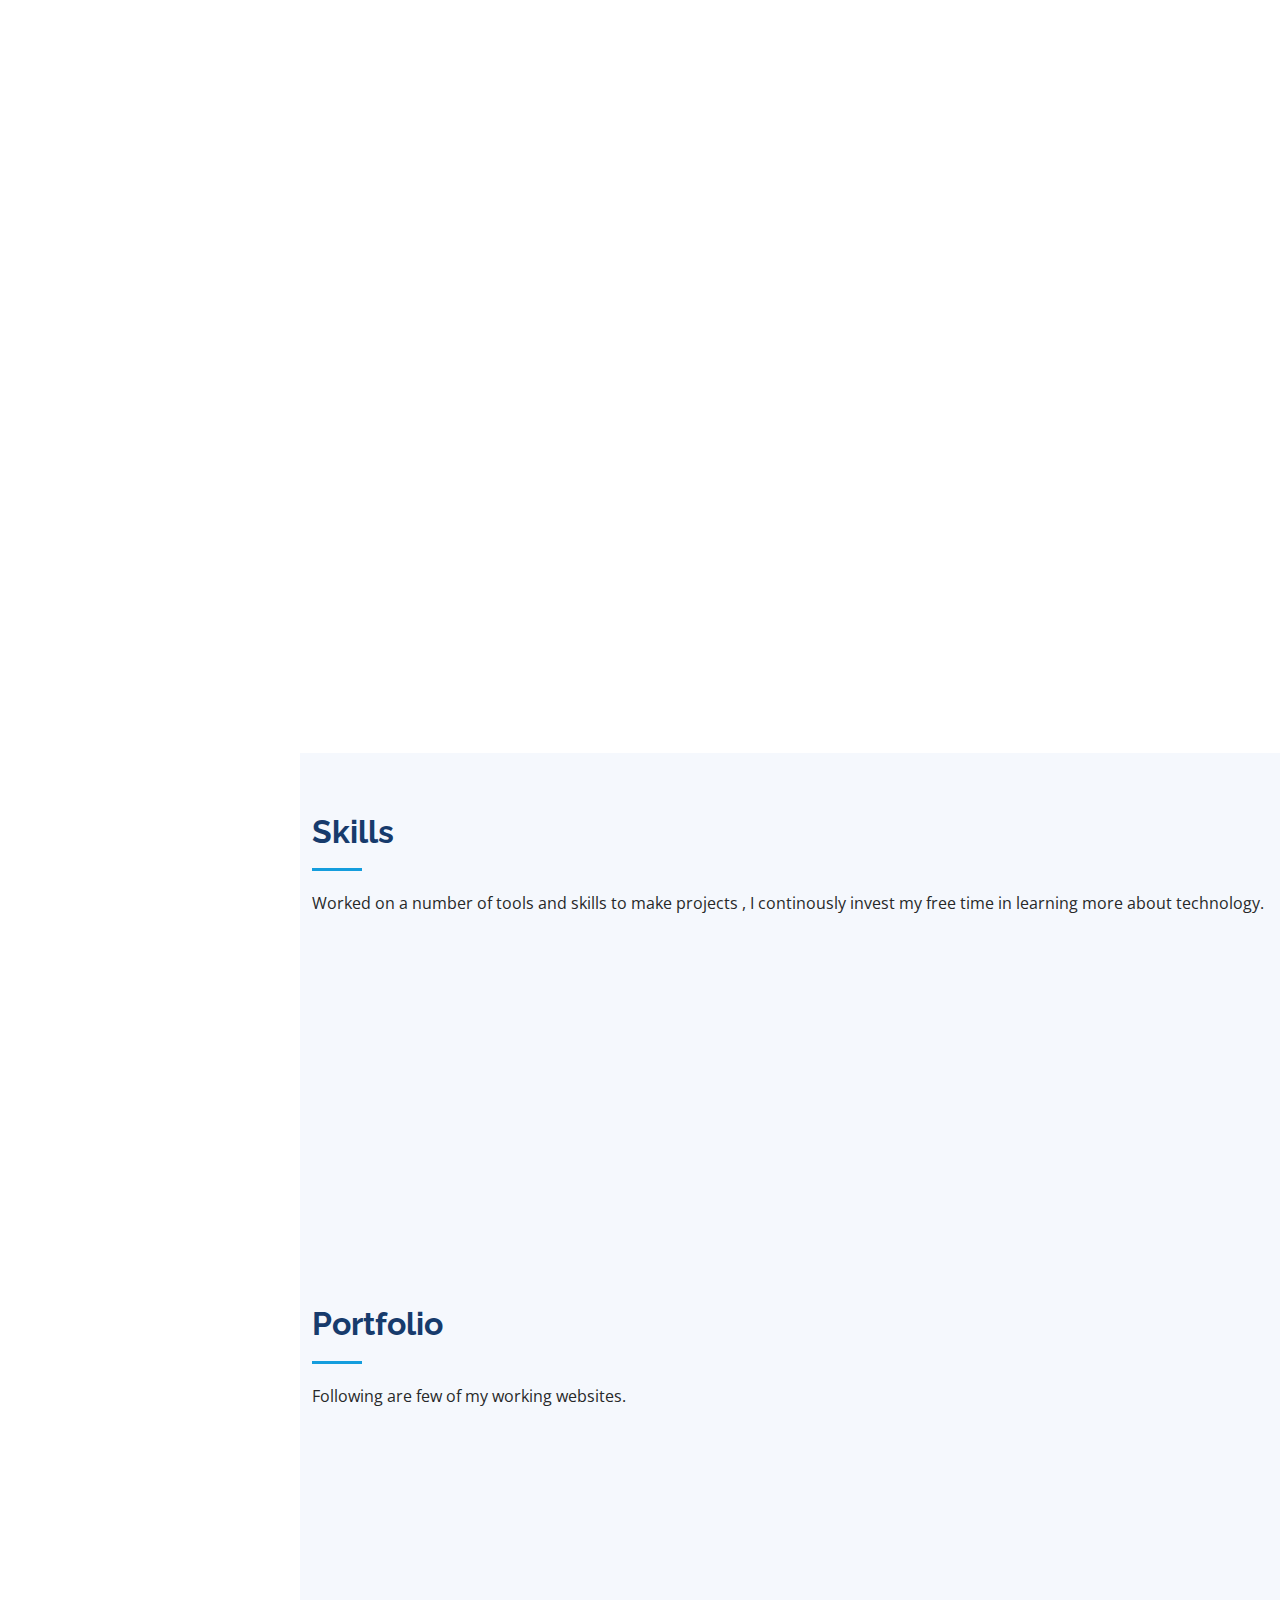
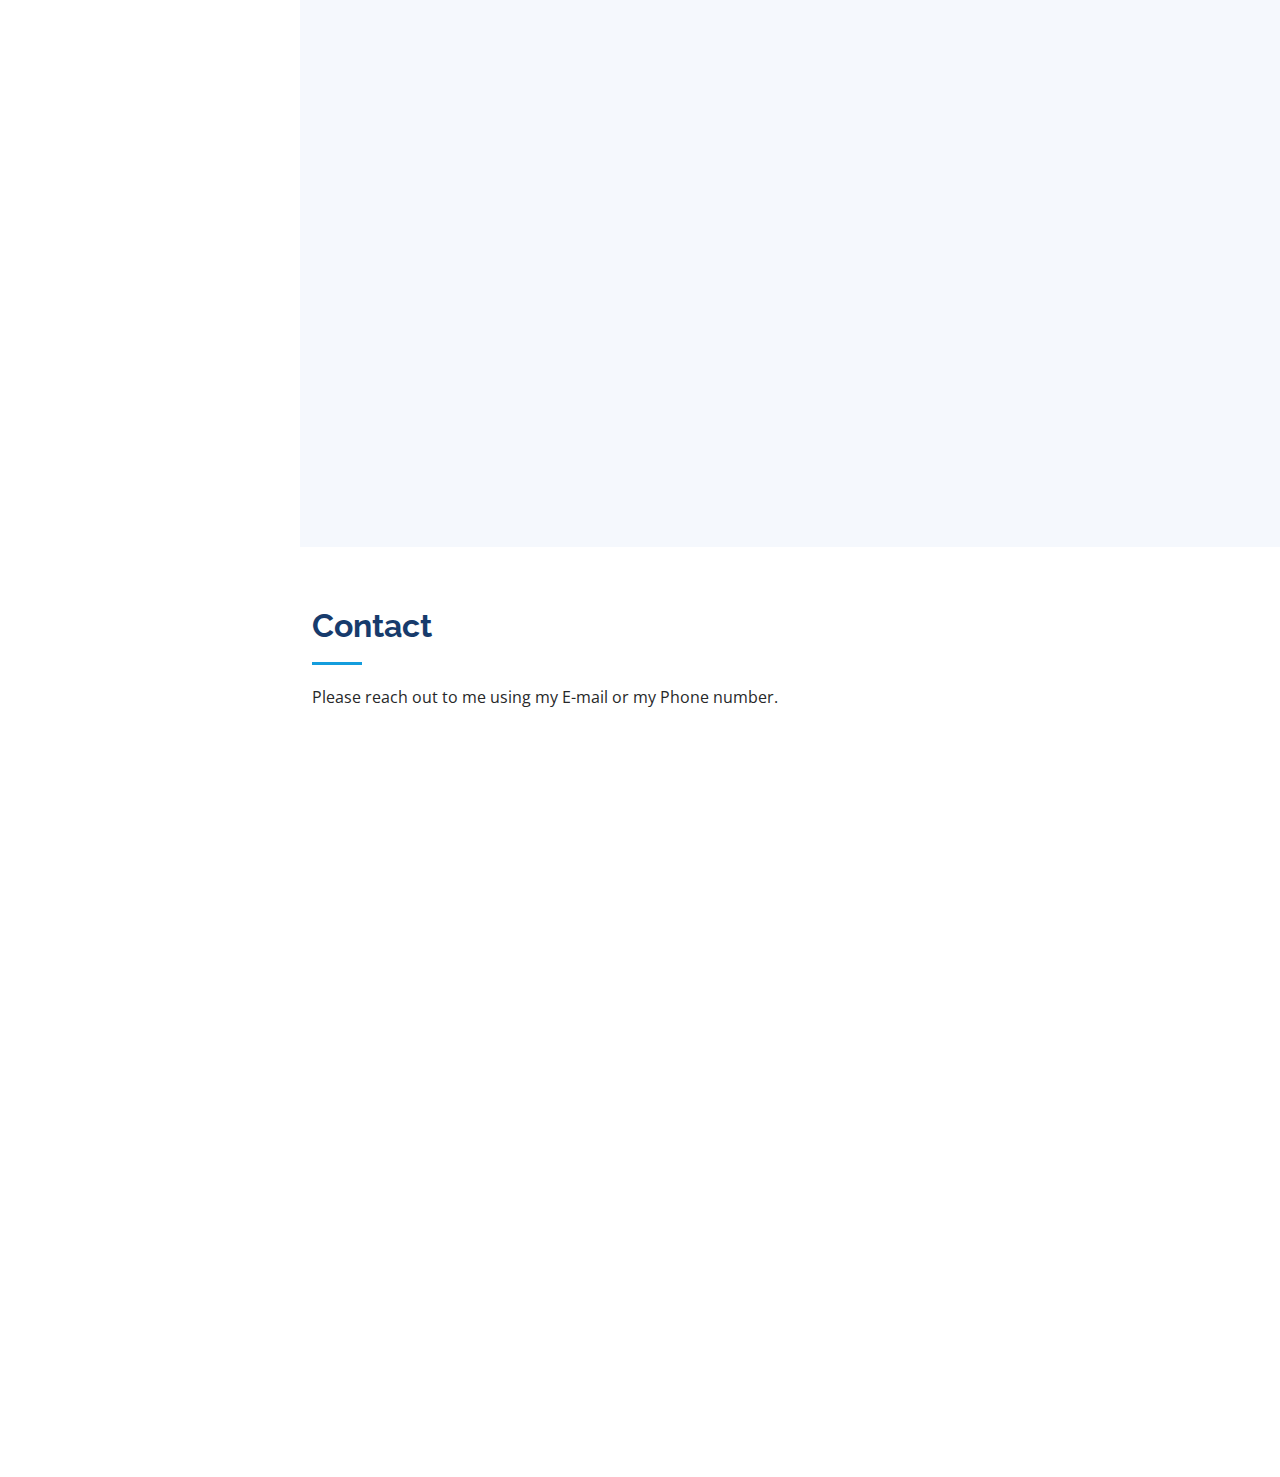
==== commit 8833f60b: "updation" ====
--- a/index.html
+++ b/index.html
@@ -106,8 +106,8 @@
               <div class="col-lg-6">
                 <ul>
                   <li><i class="bi bi-chevron-right"></i> <strong>Age:</strong> <span>22</span></li>
-                  <li><i class="bi bi-chevron-right"></i> <strong>Degree:</strong> <span>Master</span></li>
-                  <li><i class="bi bi-chevron-right"></i> <strong>PhEmailone:</strong> <span>aanchalannu02@gmail.com</span></li>
+                  <li><i class="bi bi-chevron-right"></i> <strong>Degree:</strong> <span>Masters</span></li>
+                  <li><i class="bi bi-chevron-right"></i> <strong>Email:</strong> <span>aanchalannu02@gmail.com</span></li>
                   <!-- <li><i class="bi bi-chevron-right"></i> <strong>Freelance:</strong> <span>Available</span></li> -->
                 </ul>
               </div>
@@ -373,34 +373,34 @@
             </div>
           </div>
 
-  <!--        <div class="col-lg-4 col-md-6 portfolio-item filter-card">
-            <div class="portfolio-wrap">
-              <img src="assets/img/portfolio/portfolio-7.jpg" class="img-fluid" alt="">
-              <div class="portfolio-links">
-                <a href="assets/img/portfolio/portfolio-7.jpg" data-gallery="portfolioGallery" class="portfolio-lightbox" title="Card 1"><i class="bx bx-plus"></i></a>
-                <a href="portfolio-details.html" title="More Details"><i class="bx bx-link"></i></a>
-              </div>
-            </div>
-          </div>
-
           <div class="col-lg-4 col-md-6 portfolio-item filter-card">
             <div class="portfolio-wrap">
-              <img src="assets/img/portfolio/portfolio-8.jpg" class="img-fluid" alt="">
-              <div class="portfolio-links">
-                <a href="assets/img/portfolio/portfolio-8.jpg" data-gallery="portfolioGallery" class="portfolio-lightbox" title="Card 3"><i class="bx bx-plus"></i></a>
-                <a href="portfolio-details.html" title="More Details"><i class="bx bx-link"></i></a>
+              <img src="assets/img/portfolio/project7.png" class="img-fluid" alt="">
+              <div class="portfolio-links">
+                <a href="assets/img/portfolio/project7.png" data-gallery="portfolioGallery" class="portfolio-lightbox" title="Card 1"><i class="bx bx-plus"></i></a>
+                <a href="https://xenodochial-wright-9271d1.netlify.app/" title="More Details"><i class="bx bx-link"></i></a>
+              </div>
+            </div>
+          </div>
+
+          <div class="col-lg-4 col-md-6 portfolio-item filter-card">
+            <div class="portfolio-wrap">
+              <img src="assets/img/portfolio/project8.png" class="img-fluid" alt="">
+              <div class="portfolio-links">
+                <a href="assets/img/portfolio/project8.png" data-gallery="portfolioGallery" class="portfolio-lightbox" title="Card 3"><i class="bx bx-plus"></i></a>
+                <a href="https://github.com/aanchalrana0813/calculaterReact" title="More Details"><i class="bx bx-link"></i></a>
               </div>
             </div>
           </div>
 
           <div class="col-lg-4 col-md-6 portfolio-item filter-web">
             <div class="portfolio-wrap">
-              <img src="assets/img/portfolio/portfolio-9.jpg" class="img-fluid" alt="">
-              <div class="portfolio-links">
-                <a href="assets/img/portfolio/portfolio-9.jpg" data-gallery="portfolioGallery" class="portfolio-lightbox" title="Web 3"><i class="bx bx-plus"></i></a>
-                <a href="portfolio-details.html" title="More Details"><i class="bx bx-link"></i></a>
-              </div>
-            </div> -->
+              <img src="assets/img/portfolio/project9.png" class="img-fluid" alt="">
+              <div class="portfolio-links">
+                <a href="assets/img/portfolio/project9.png" data-gallery="portfolioGallery" class="portfolio-lightbox" title="Web 3"><i class="bx bx-plus"></i></a>
+                <a href="https://dreamy-visvesvaraya-868ac0.netlify.app/" title="More Details"><i class="bx bx-link"></i></a>
+              </div>
+            </div>
           </div>
 
         </div>
@@ -500,7 +500,7 @@
 
         <div class="section-title">
           <h2>Contact</h2>
-          <p>PLease reach out to me using my E-mail or my Phone number.</p>
+          <p>Please reach out to me using my E-mail or my Phone number.</p>
         </div>
 
         <div class="row" data-aos="fade-in">
@@ -573,10 +573,6 @@
         &copy; Copyright <strong><span>iPortfolio</span></strong>
       </div>
       <div class="credits">
-        <!-- All the links in the footer should remain intact. -->
-        <!-- You can delete the links only if you purchased the pro version. -->
-        <!-- Licensing information: https://bootstrapmade.com/license/ -->
-        <!-- Purchase the pro version with working PHP/AJAX contact form: https://bootstrapmade.com/iportfolio-bootstrap-portfolio-websites-template/ -->
         Designed by <a href="https://bootstrapmade.com/">BootstrapMade</a>
       </div>
     </div>
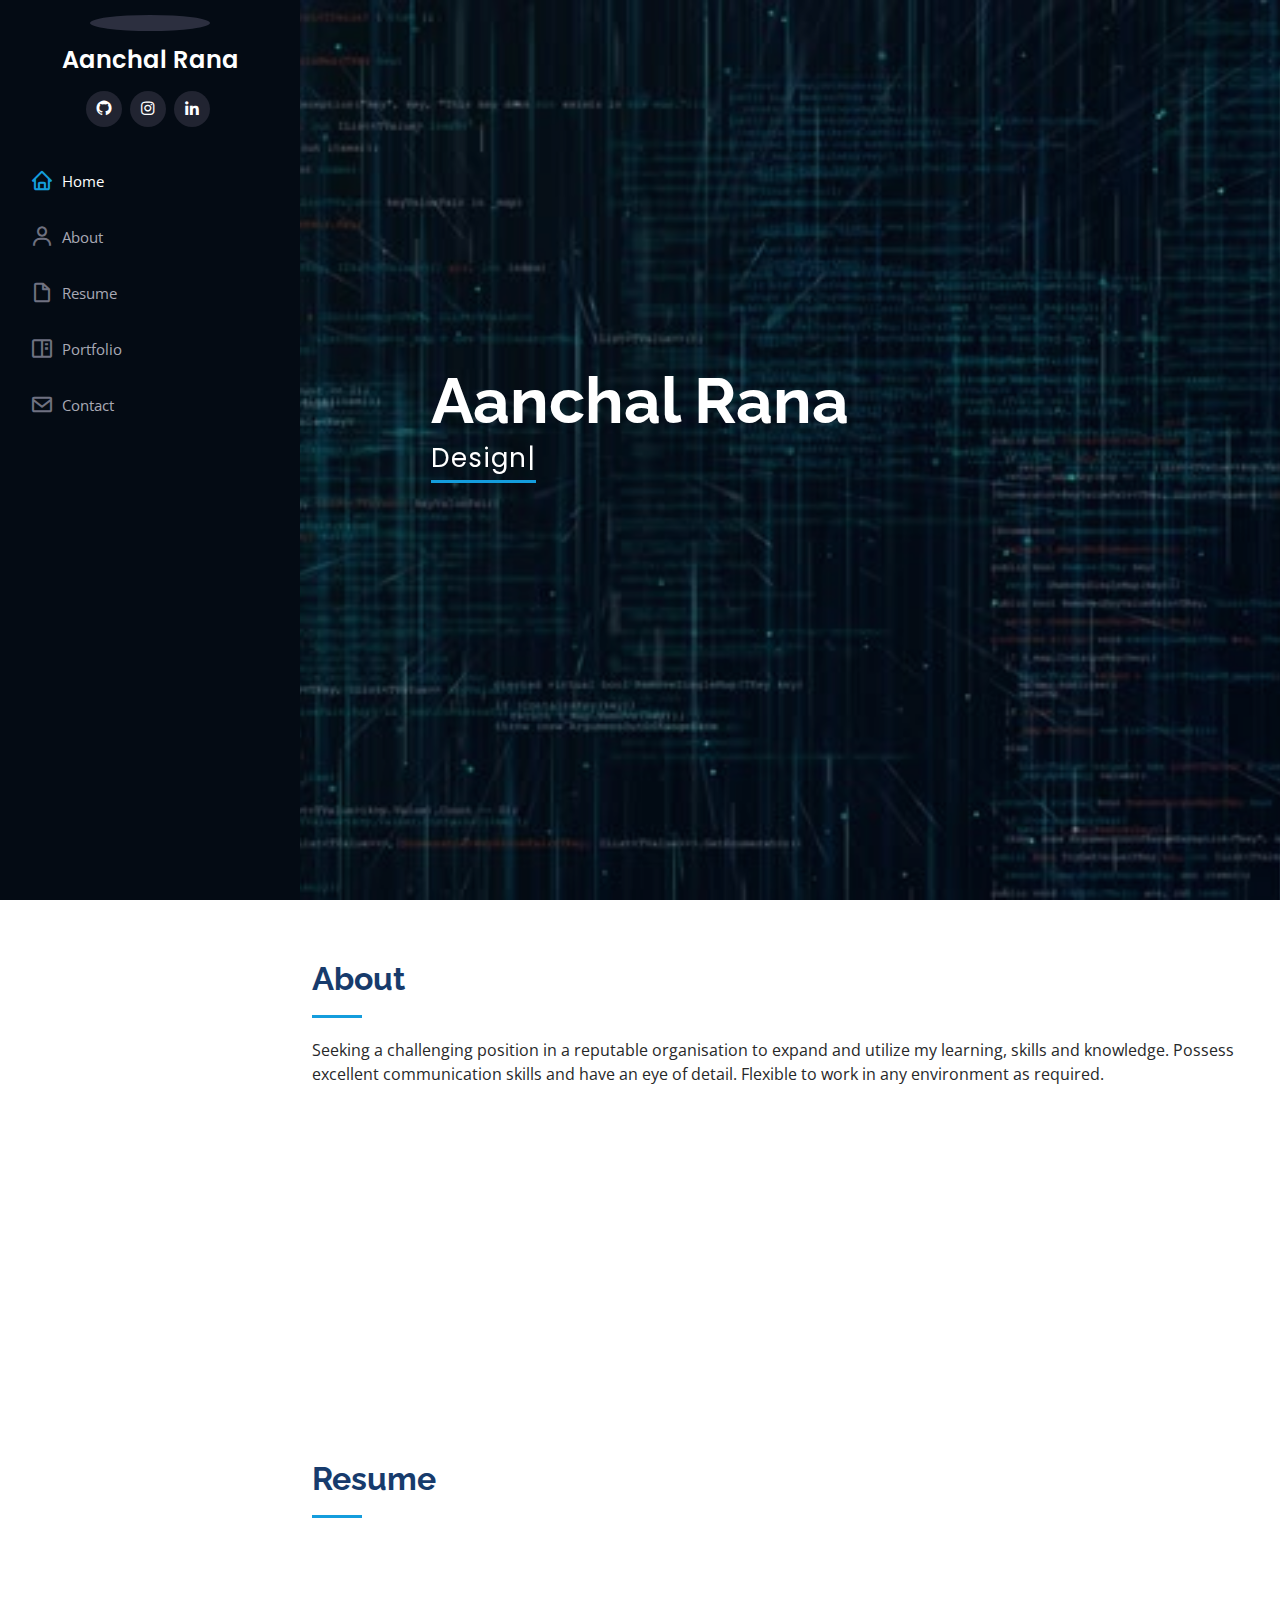
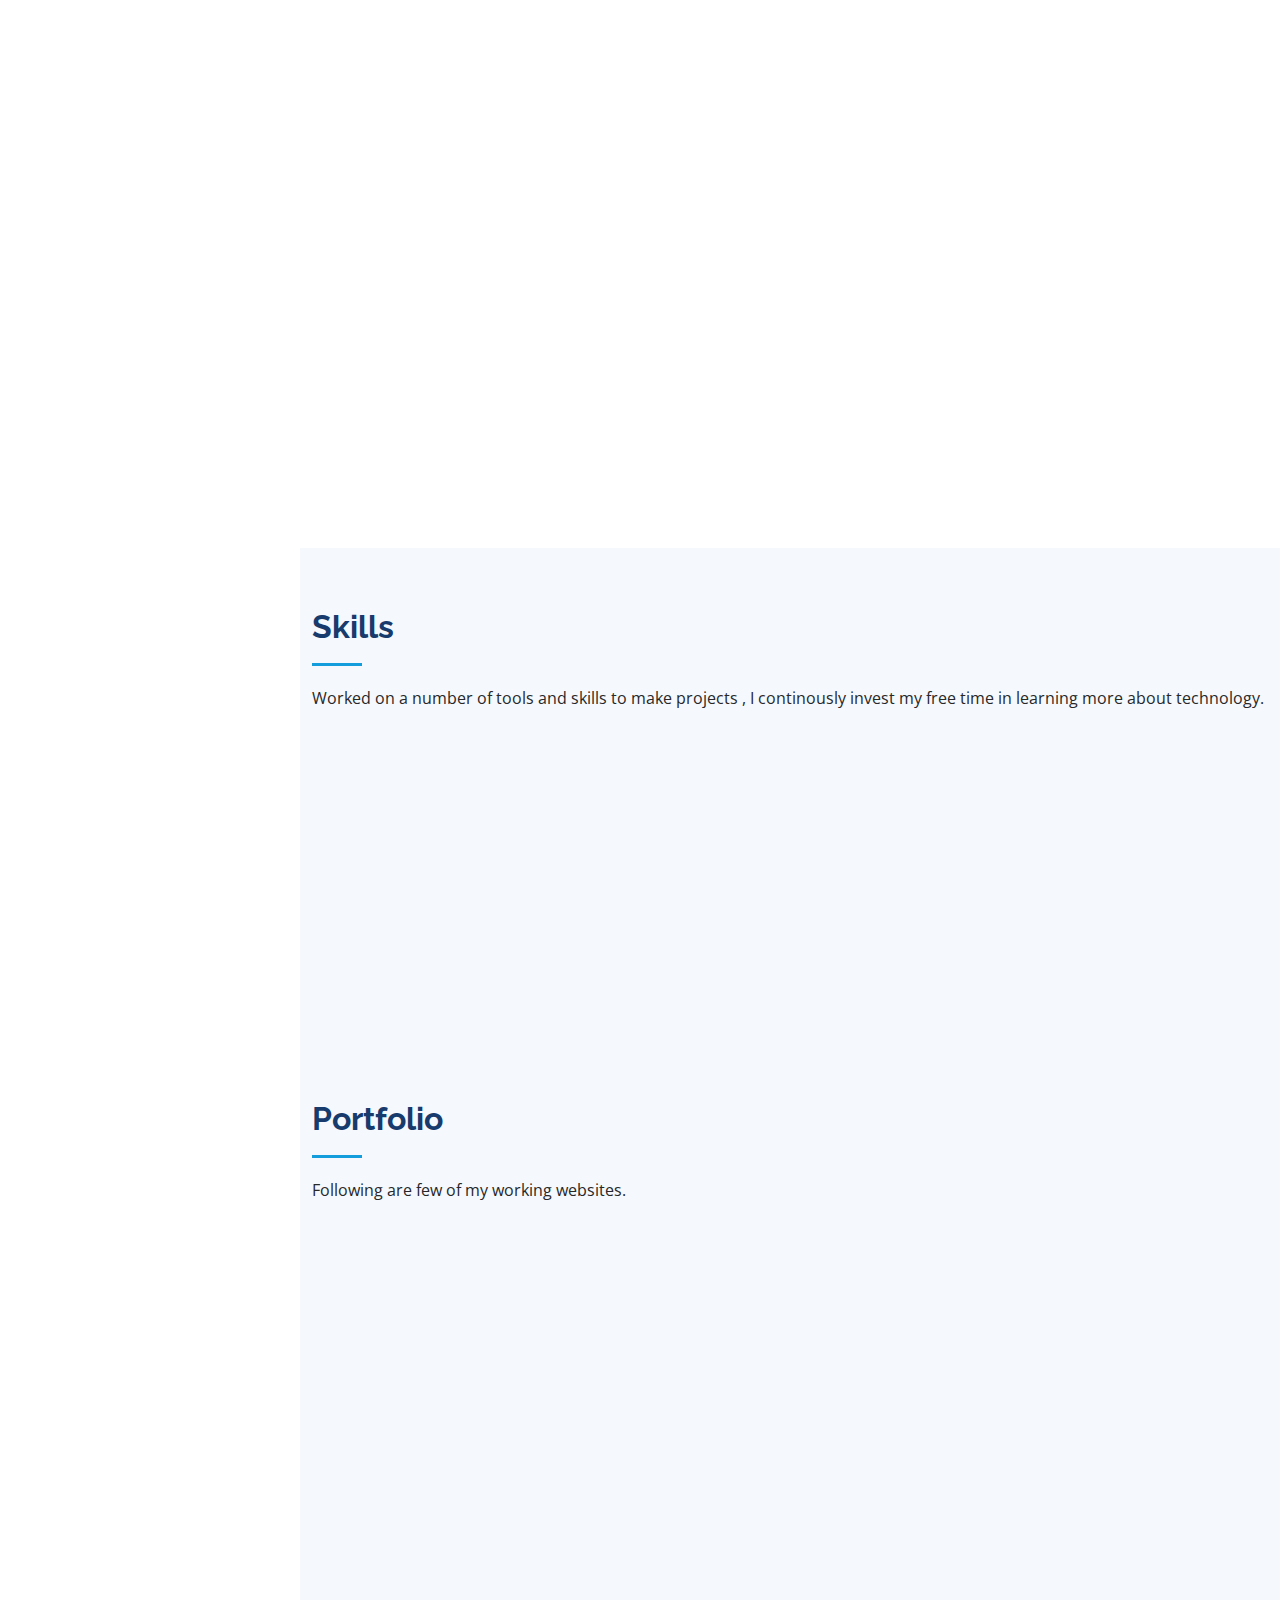
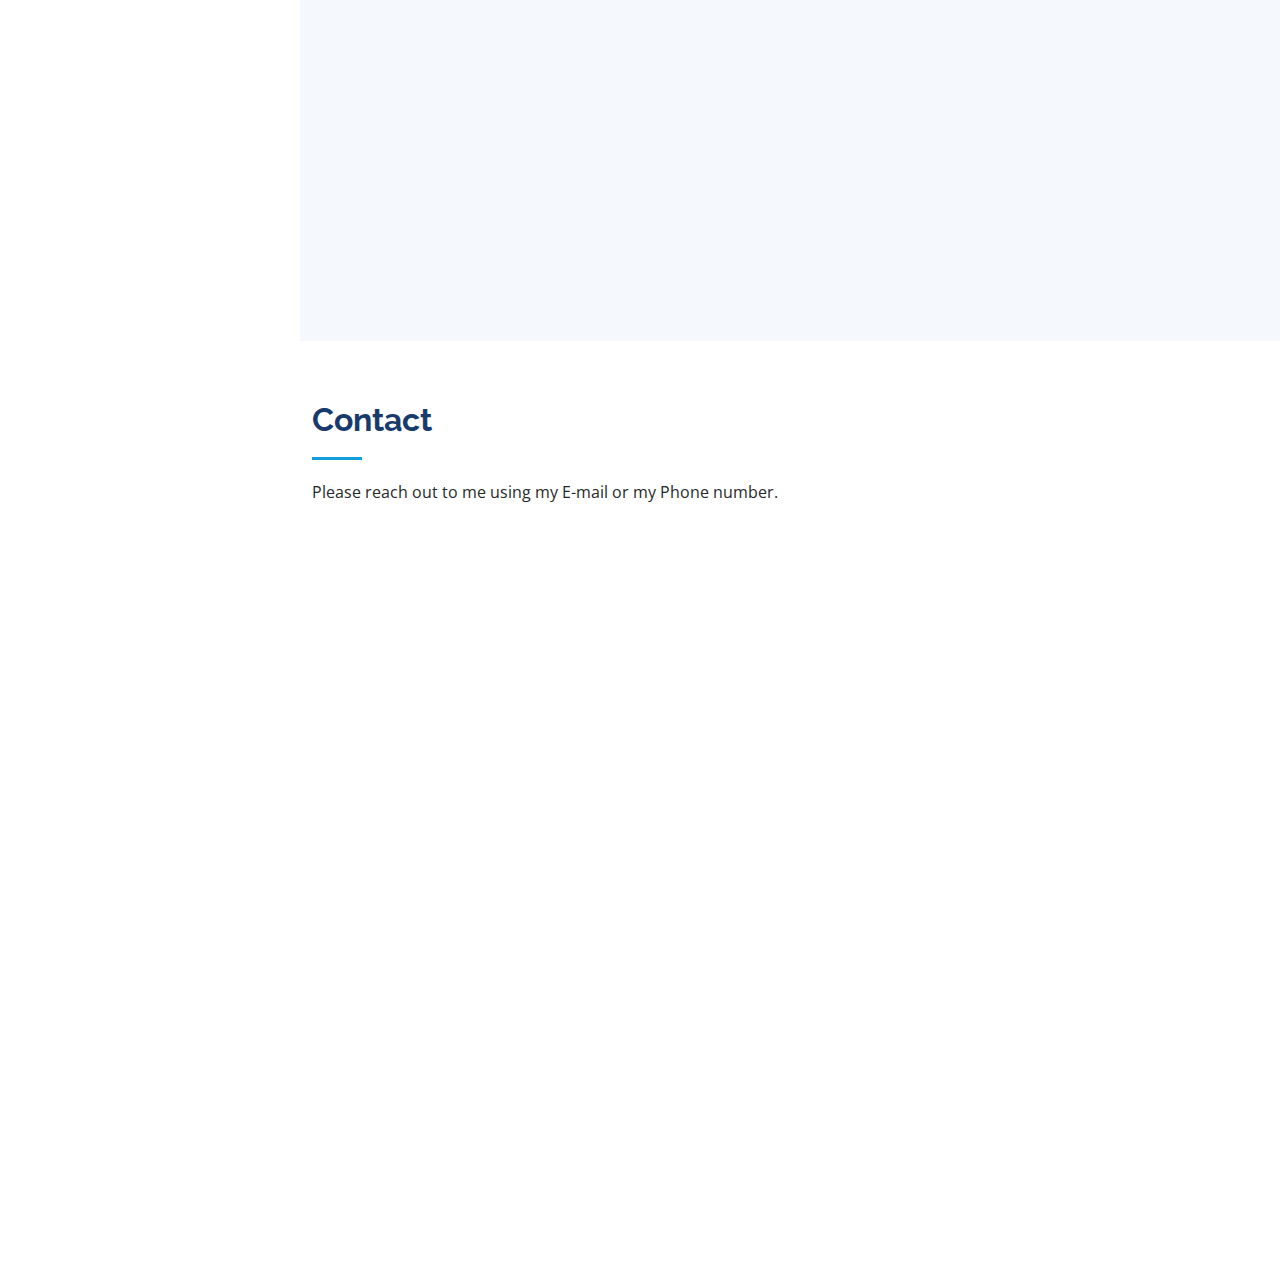
==== commit bb49530d: "updates" ====
--- a/index.html
+++ b/index.html
@@ -27,12 +27,6 @@
   <!-- Template Main CSS File -->
   <link href="assets/css/style.css" rel="stylesheet">
 
-  <!-- =======================================================
-  * Template Name: iPortfolio - v3.1.0
-  * Template URL: https://bootstrapmade.com/iportfolio-bootstrap-portfolio-websites-template/
-  * Author: BootstrapMade.com
-  * License: https://bootstrapmade.com/license/
-  ======================================================== -->
 </head>
 
 <body>
@@ -91,7 +85,7 @@
 
           </div>
           <div class="col-lg-8 pt-4 pt-lg-0 content" data-aos="fade-left">
-            <h3>Front End Designer &amp; Web Developer.</h3>
+            <h3>SAP ABAP DEVELOPER</h3>
             <p class="fst-italic">
             </p>
             <div class="row">
@@ -105,9 +99,9 @@
               </div>
               <div class="col-lg-6">
                 <ul>
-                  <li><i class="bi bi-chevron-right"></i> <strong>Age:</strong> <span>22</span></li>
+                  <li><i class="bi bi-chevron-right"></i> <strong>Age:</strong> <span>23</span></li>
                   <li><i class="bi bi-chevron-right"></i> <strong>Degree:</strong> <span>Masters</span></li>
-                  <li><i class="bi bi-chevron-right"></i> <strong>Email:</strong> <span>aanchalannu02@gmail.com</span></li>
+                  <li><i class="bi bi-chevron-right"></i> <strong>Email:</strong> <span>aanchalrana1601@gmail.com</span></li>
                   <!-- <li><i class="bi bi-chevron-right"></i> <strong>Freelance:</strong> <span>Available</span></li> -->
                 </ul>
               </div>
@@ -194,28 +188,26 @@
               <p>Premnagar, Dehradun</p>
               <p>G.P.A :- 8.4</p>
             </div>
-            <div class="resume-item">
+            <!-- <div class="resume-item">
               <h4>Bachelor in Information Technology</h4>
               <h5>2016 - 2019</h5>
               <p><em>S.B (P.G.) College of Education</em></p>
               <p>Vikas Nagar, Dehradun</p>
               <p>G.P.A. :- 8.6</p>
-            </div>
-          </div>
-           <!--<div class="col-lg-6" data-aos="fade-up" data-aos-delay="100">
+            </div> -->
+          </div>
+          <div class="col-lg-6" data-aos="fade-up" data-aos-delay="100">
             <h3 class="resume-title">Professional Experience</h3>
             <div class="resume-item">
-              <h4>Senior graphic design specialist</h4>
-              <h5>2019 - Present</h5>
-              <p><em>Experion, New York, NY </em></p>
+              <h4>Associate Software Developer</h4>
+              <h5>2021 - Present</h5>
+              <p><em>Rialtes Technology</em></p>
               <ul>
-                <li>Lead in the design, development, and implementation of the graphic, layout, and production communication materials</li>
-                <li>Delegate tasks to the 7 members of the design team and provide counsel on all aspects of the project. </li>
-                <li>Supervise the assessment of all graphic materials in order to ensure quality and accuracy of the design</li>
-                <li>Oversee the efficient use of production project budgets ranging from $2,000 - $25,000</li>
+                <li>Design, development, and implementation of RICEF objects.</li>
+               
               </ul>
             </div>
-            <div class="resume-item">
+            <!--<div class="resume-item">
               <h4>Graphic design specialist</h4>
               <h5>2017 - 2018</h5>
               <p><em>Stepping Stone Advertising, New York, NY</em></p>
@@ -246,28 +238,28 @@
           <div class="col-lg-6" data-aos="fade-up">
 
             <div class="progress">
-              <span class="skill">HTML <i class="val">100%</i></span>
+              <span class="skill">HTML and CSS<i class="val">100%</i></span>
               <div class="progress-bar-wrap">
                 <div class="progress-bar" role="progressbar" aria-valuenow="100" aria-valuemin="0" aria-valuemax="100"></div>
               </div>
             </div>
 
             <div class="progress">
-              <span class="skill">CSS <i class="val">90%</i></span>
+              <span class="skill">Networking <i class="val">90%</i></span>
               <div class="progress-bar-wrap">
                 <div class="progress-bar" role="progressbar" aria-valuenow="90" aria-valuemin="0" aria-valuemax="100"></div>
               </div>
             </div>
 
             <div class="progress">
-              <span class="skill">JavaScript <i class="val">75%</i></span>
+              <span class="skill">Data Structures and Algorithms <i class="val">75%</i></span>
               <div class="progress-bar-wrap">
                 <div class="progress-bar" role="progressbar" aria-valuenow="75" aria-valuemin="0" aria-valuemax="100"></div>
               </div>
             </div>
 
             <div class="progress">
-              <span class="skill">Materialize<i class="val">70%</i></span>
+              <span class="skill">SAP ABAP<i class="val">70%</i></span>
               <div class="progress-bar-wrap">
                 <div class="progress-bar" role="progressbar" aria-valuenow="75" aria-valuemin="0" aria-valuemax="100"></div>
               </div>
@@ -398,7 +390,7 @@
               <img src="assets/img/portfolio/project9.png" class="img-fluid" alt="">
               <div class="portfolio-links">
                 <a href="assets/img/portfolio/project9.png" data-gallery="portfolioGallery" class="portfolio-lightbox" title="Web 3"><i class="bx bx-plus"></i></a>
-                <a href="https://dreamy-visvesvaraya-868ac0.netlify.app/" title="More Details"><i class="bx bx-link"></i></a>
+                <a href="https://jump-game-jump.netlify.app/" title="More Details"><i class="bx bx-link"></i></a>
               </div>
             </div>
           </div>
@@ -516,7 +508,7 @@
               <div class="email">
                 <i class="bi bi-envelope"></i>
                 <h4>Email:</h4>
-                <p>aanchalannu02@gmail.com</p>
+                <p>aanchalrana1601@gmail.com</p>
               </div>
 
               <div class="phone">
@@ -567,16 +559,16 @@
   </main><!-- End #main -->
 
   <!-- ======= Footer ======= -->
-  <footer id="footer">
+  <!-- <footer id="footer">
     <div class="container">
       <div class="copyright">
-        &copy; Copyright <strong><span>iPortfolio</span></strong>
+        &copy;  <strong><span></span></strong>
       </div>
       <div class="credits">
-        Designed by <a href="https://bootstrapmade.com/">BootstrapMade</a>
-      </div>
-    </div>
-  </footer><!-- End  Footer -->
+        Designed by <a href="#"></a>
+      </div>
+    </div> -->
+  <!-- </footer>End  Footer -->
 
   <a href="#" class="back-to-top d-flex align-items-center justify-content-center"><i class="bi bi-arrow-up-short"></i></a>
 
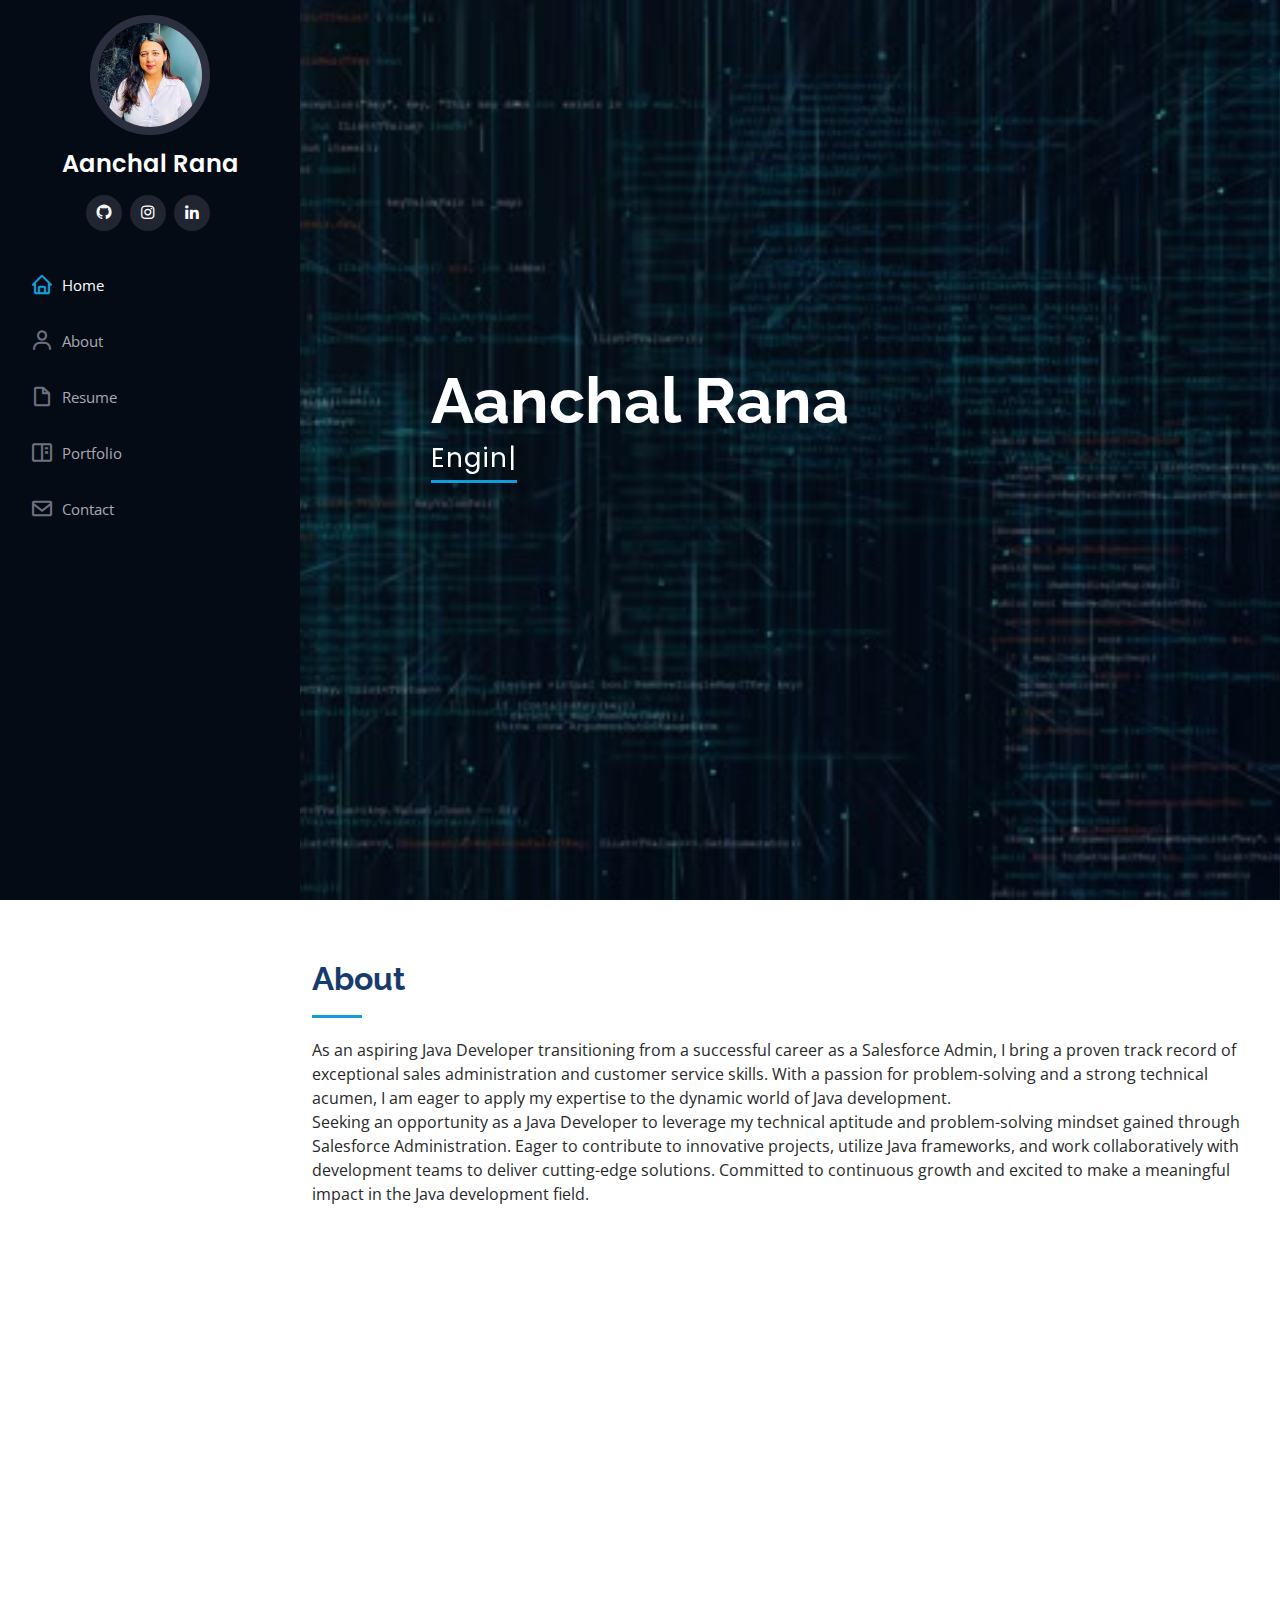
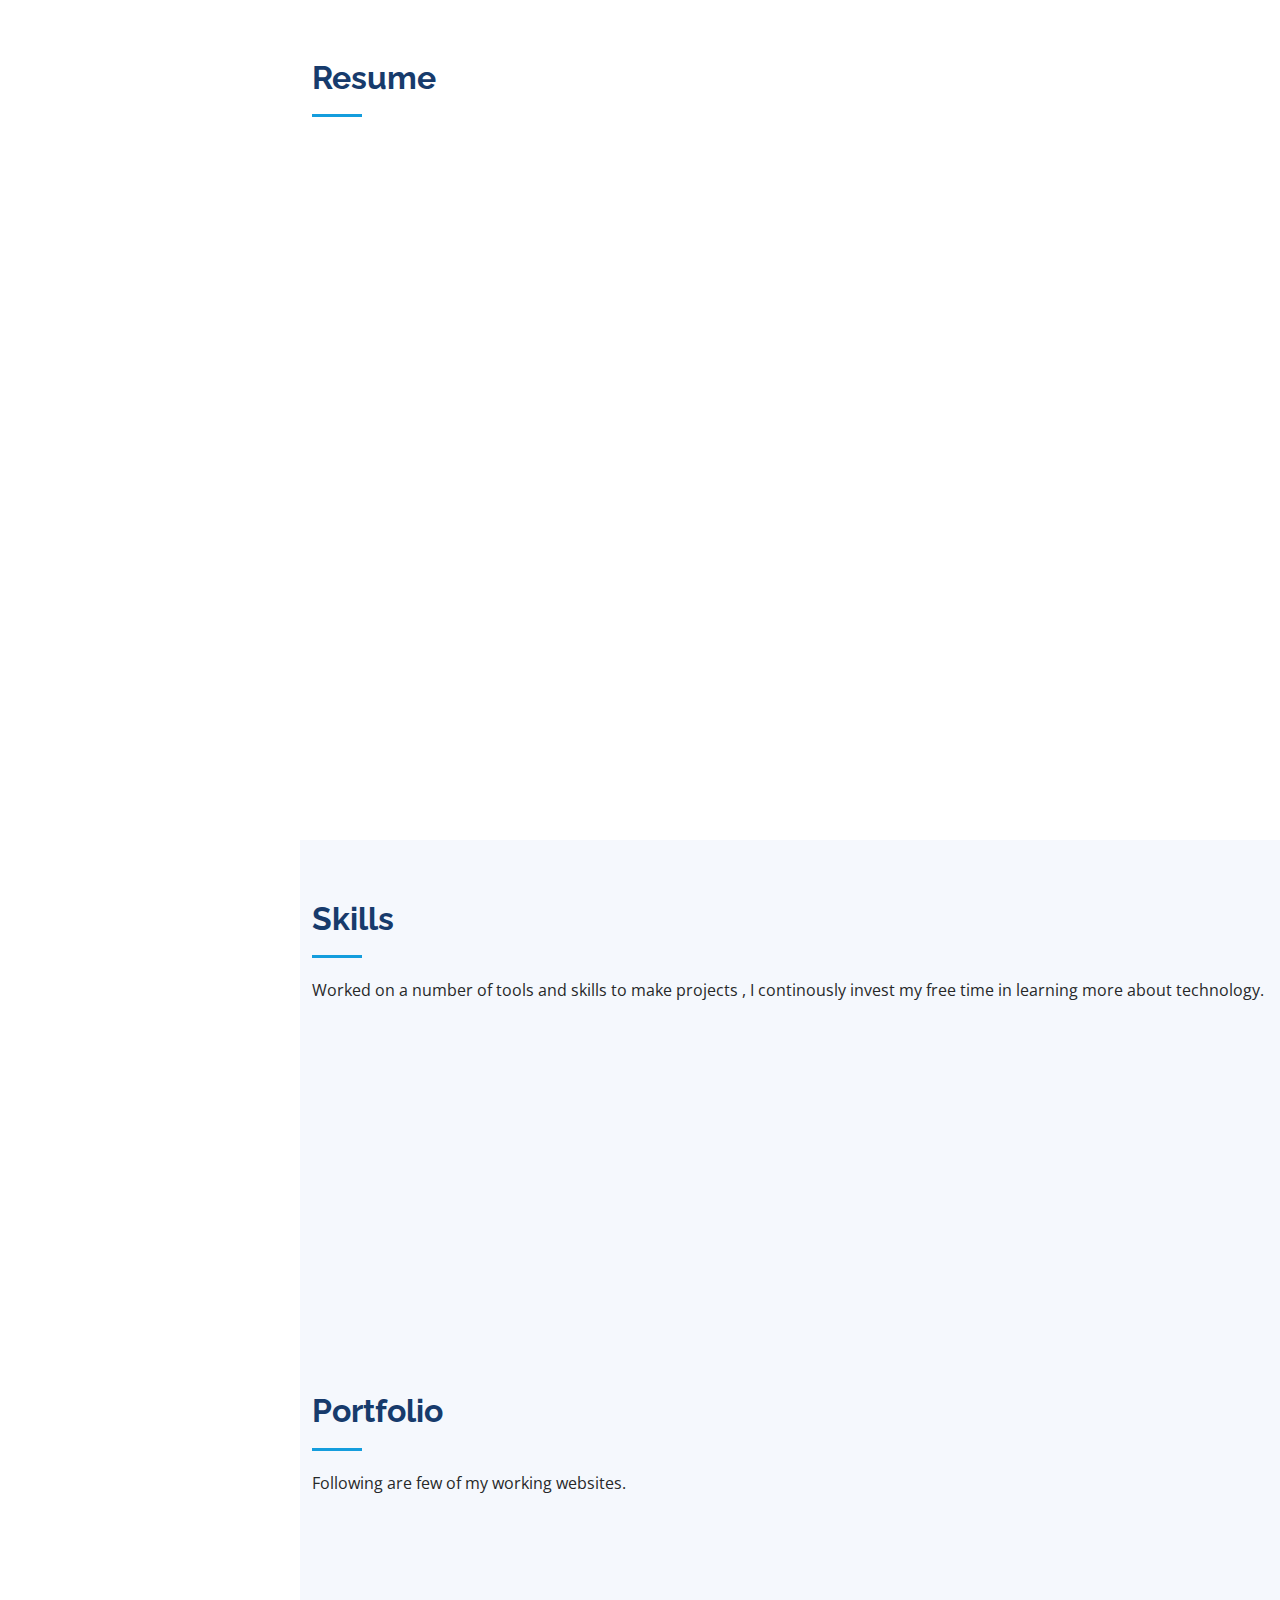
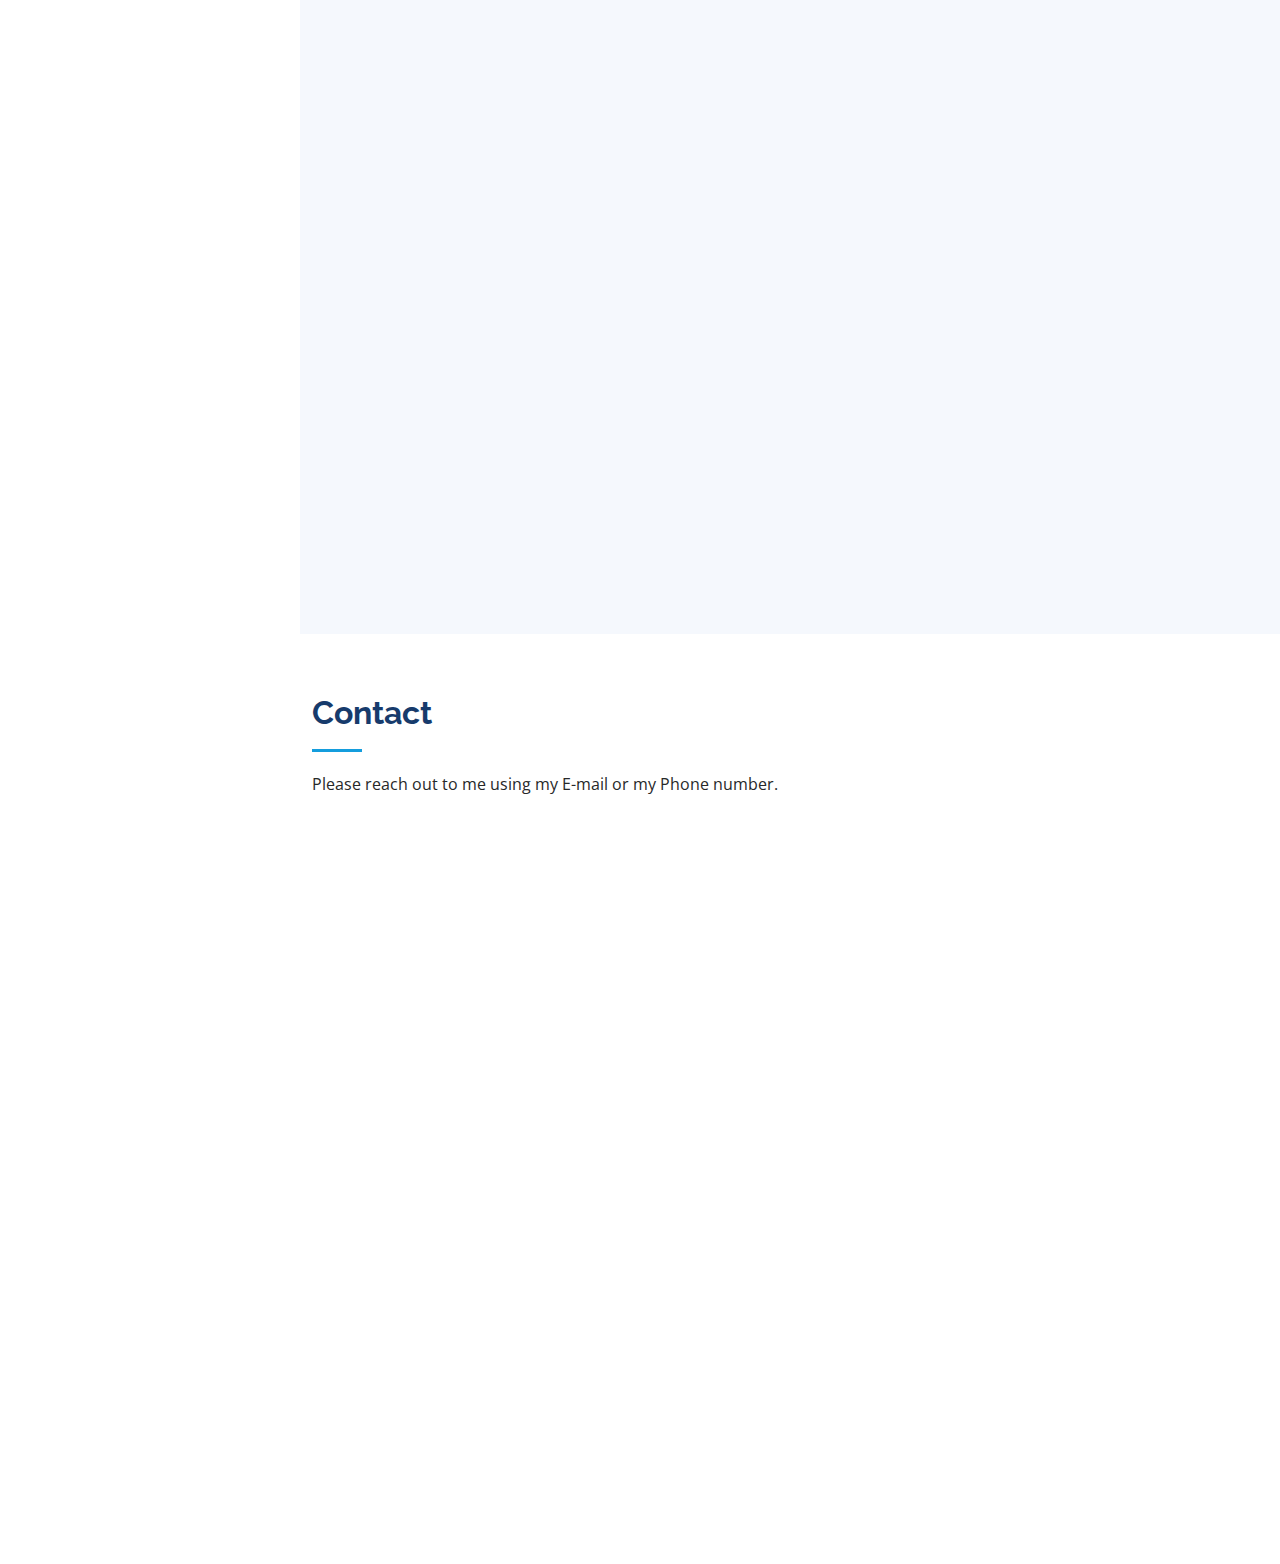
==== commit 0ce2e213: "updated" ====
--- a/index.html
+++ b/index.html
@@ -5,13 +5,13 @@
   <meta charset="utf-8">
   <meta content="width=device-width, initial-scale=1.0" name="viewport">
 
-  <title>Portfolio| Aanchal Rana</title>
+  <title>Portfolio| Aanchal Rana| Software Engineer</title>
   <meta content="" name="description">
   <meta content="" name="keywords">
 
   <!-- Favicons -->
-  <link href="assets/img/favicon.png" rel="icon">
-  <link href="assets/img/apple-touch-icon.png" rel="apple-touch-icon">
+  <link href="assets/img/" rel="icon">
+  <link href="assets/img/" rel="apple-touch-icon">
 
   <!-- Google Fonts -->
   <link href="https://fonts.googleapis.com/css?family=Open+Sans:300,300i,400,400i,600,600i,700,700i|Raleway:300,300i,400,400i,500,500i,600,600i,700,700i|Poppins:300,300i,400,400i,500,500i,600,600i,700,700i" rel="stylesheet">
@@ -39,7 +39,7 @@
     <div class="d-flex flex-column">
 
       <div class="profile">
-        <img src="assets/img/profile_pic.jpg" alt="" class="img-fluid rounded-circle">
+        <img src="assets/img/Aanchal.jpeg" alt="" class="img-fluid rounded-circle">
         <h1 class="text-light"><a href="index.html">Aanchal Rana</a></h1>
         <div class="social-links mt-3 text-center">
           <a href="https://github.com/aanchalrana0813" class="facebook" target="_blank"><i class="bx bxl-github"></i></a>
@@ -64,7 +64,7 @@
   <section id="hero" class="d-flex flex-column justify-content-center align-items-center">
     <div class="hero-container" data-aos="fade-in">
       <h1>Aanchal Rana</h1>
-      <p><span class="typed" data-typed-items="Designer, Developer, Health Coach"></span></p>
+      <p><span class="typed" data-typed-items="Engineer, Developer, Health Coach"></span></p>
     </div>
   </section><!-- End Hero -->
 
@@ -76,16 +76,19 @@
 
         <div class="section-title">
           <h2>About</h2>
-          <p>Seeking a challenging position in a reputable organisation to expand and utilize my learning, skills and knowledge. Possess excellent communication skills and have an eye of detail. Flexible to  work in any environment as required.</p>
+          <p>As an aspiring Java Developer transitioning from a successful career as a Salesforce Admin, I bring a proven track record of exceptional sales administration and customer service skills. With a passion for problem-solving and a strong technical acumen, I am eager to apply my expertise to the dynamic world of Java development.
+
+          </p>
+          <p>Seeking an opportunity as a Java Developer to leverage my technical aptitude and problem-solving mindset gained through Salesforce Administration. Eager to contribute to innovative projects, utilize Java frameworks, and work collaboratively with development teams to deliver cutting-edge solutions. Committed to continuous growth and excited to make a meaningful impact in the Java development field.</p>
         </div>
 
         <div class="row">
           <div class="col-lg-4" data-aos="fade-right">
-            <img src="assets/img/profile_pic.jpg" class="img-fluid" alt="">
+            <img src="assets/img/Aanchal.jpeg" class="img-fluid" alt="">
 
           </div>
           <div class="col-lg-8 pt-4 pt-lg-0 content" data-aos="fade-left">
-            <h3>SAP ABAP DEVELOPER</h3>
+            <h3>Software Engineer</h3>
             <p class="fst-italic">
             </p>
             <div class="row">
@@ -94,15 +97,15 @@
                   <li><i class="bi bi-chevron-right"></i> <strong>Birthday:</strong> <span>8 October 1998</span></li>
                   <li><i class="bi bi-chevron-right"></i> <strong>Website:</strong> <span>aanchalrana0813.github.io</span></li>
                   <li><i class="bi bi-chevron-right"></i> <strong>Phone:</strong> <span>(+91) 9012949331</span></li>
-                  <li><i class="bi bi-chevron-right"></i> <strong>City:</strong> <span>Dehradun</span></li>
+                  <li><i class="bi bi-chevron-right"></i> <strong>City:</strong> <span>Pune</span></li>
                 </ul>
               </div>
               <div class="col-lg-6">
                 <ul>
-                  <li><i class="bi bi-chevron-right"></i> <strong>Age:</strong> <span>23</span></li>
-                  <li><i class="bi bi-chevron-right"></i> <strong>Degree:</strong> <span>Masters</span></li>
+                  <li><i class="bi bi-chevron-right"></i> <strong>Age:</strong> <span>24</span></li>
+                  <li><i class="bi bi-chevron-right"></i> <strong>Degree:</strong> <span>Masters in Computer Application</span></li>
                   <li><i class="bi bi-chevron-right"></i> <strong>Email:</strong> <span>aanchalrana1601@gmail.com</span></li>
-                  <!-- <li><i class="bi bi-chevron-right"></i> <strong>Freelance:</strong> <span>Available</span></li> -->
+                  <li><i class="bi bi-chevron-right"></i> <strong>Freelance:</strong> <span>Available</span></li>
                 </ul>
               </div>
             </div>
@@ -172,11 +175,11 @@
             <h3 class="resume-title">Sumary</h3>
             <div class="resume-item pb-0">
               <h4>Aanchal Rana</h4>
-              <p><em>Innovative and deadline-driven Designer  with experience of designing and developing. </em></p>
+              <p><em>Innovative and deadline-driven Engineer with experience of designing and developing. </em></p>
               <ul>
                 <li>Dehradun, Uttrakhand</li>
                 <li>(+91) 9012949331</li>
-                <li>aanchalannu02@gmail.com</li>
+                <li>aanchalran1601@gmail.com</li>
               </ul>
             </div>
 
@@ -199,11 +202,16 @@
           <div class="col-lg-6" data-aos="fade-up" data-aos-delay="100">
             <h3 class="resume-title">Professional Experience</h3>
             <div class="resume-item">
-              <h4>Associate Software Developer</h4>
+              <h4>Software Engineer</h4>
               <h5>2021 - Present</h5>
               <p><em>Rialtes Technology</em></p>
               <ul>
-                <li>Design, development, and implementation of RICEF objects.</li>
+                <li>Manage user accounts, profiles, permissions, and security settings.</li>
+                <li>Customize and configure Salesforce to align with business requirements.</li>
+                <li>Create and maintain custom fields, workflows, validation rules, and reports.</li>
+                <li>Conduct regular data maintenance and cleanup activities.</li>
+                <li>Stay updated on Salesforce releases and new features, implementing them as applicable.</li>
+                <li>Engage with business stakeholders to gather and analyse requirements and propose solutions that leverage Salesforce functionality. Translate approved solutions into actionable deliverables, ensuring high levels of quality, accuracy, and process consistency.</li>
                
               </ul>
             </div>
@@ -259,9 +267,9 @@
             </div>
 
             <div class="progress">
-              <span class="skill">SAP ABAP<i class="val">70%</i></span>
+              <span class="skill">Salesforce Administration<i class="val">90%</i></span>
               <div class="progress-bar-wrap">
-                <div class="progress-bar" role="progressbar" aria-valuenow="75" aria-valuemin="0" aria-valuemax="100"></div>
+                <div class="progress-bar" role="progressbar" aria-valuenow="90" aria-valuemin="0" aria-valuemax="100"></div>
               </div>
             </div>
 
@@ -271,6 +279,13 @@
 
             <div class="progress">
               <span class="skill">Analytical Skills<i class="val">80%</i></span>
+              <div class="progress-bar-wrap">
+                <div class="progress-bar" role="progressbar" aria-valuenow="80" aria-valuemin="0" aria-valuemax="100"></div>
+              </div>
+            </div>
+
+            <div class="progress">
+              <span class="skill">Java Programming<i class="val">80%</i></span>
               <div class="progress-bar-wrap">
                 <div class="progress-bar" role="progressbar" aria-valuenow="80" aria-valuemin="0" aria-valuemax="100"></div>
               </div>
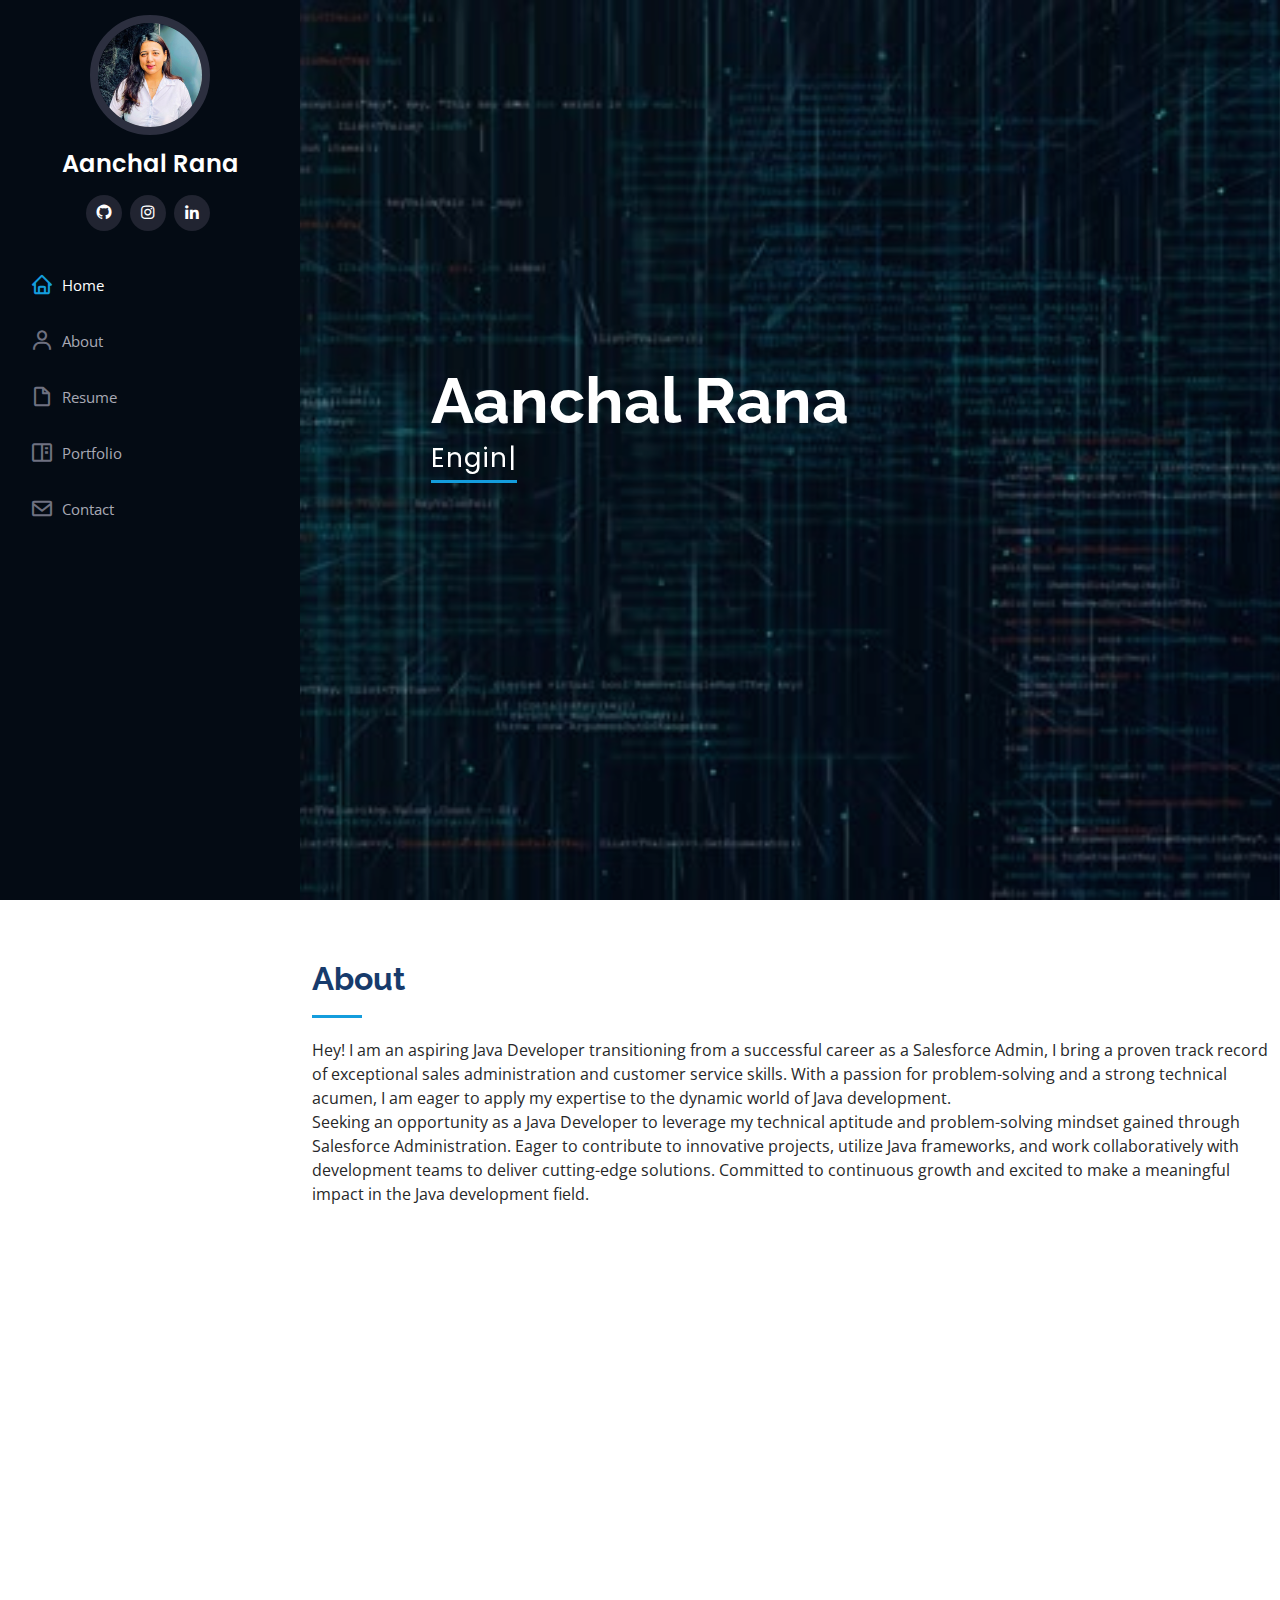
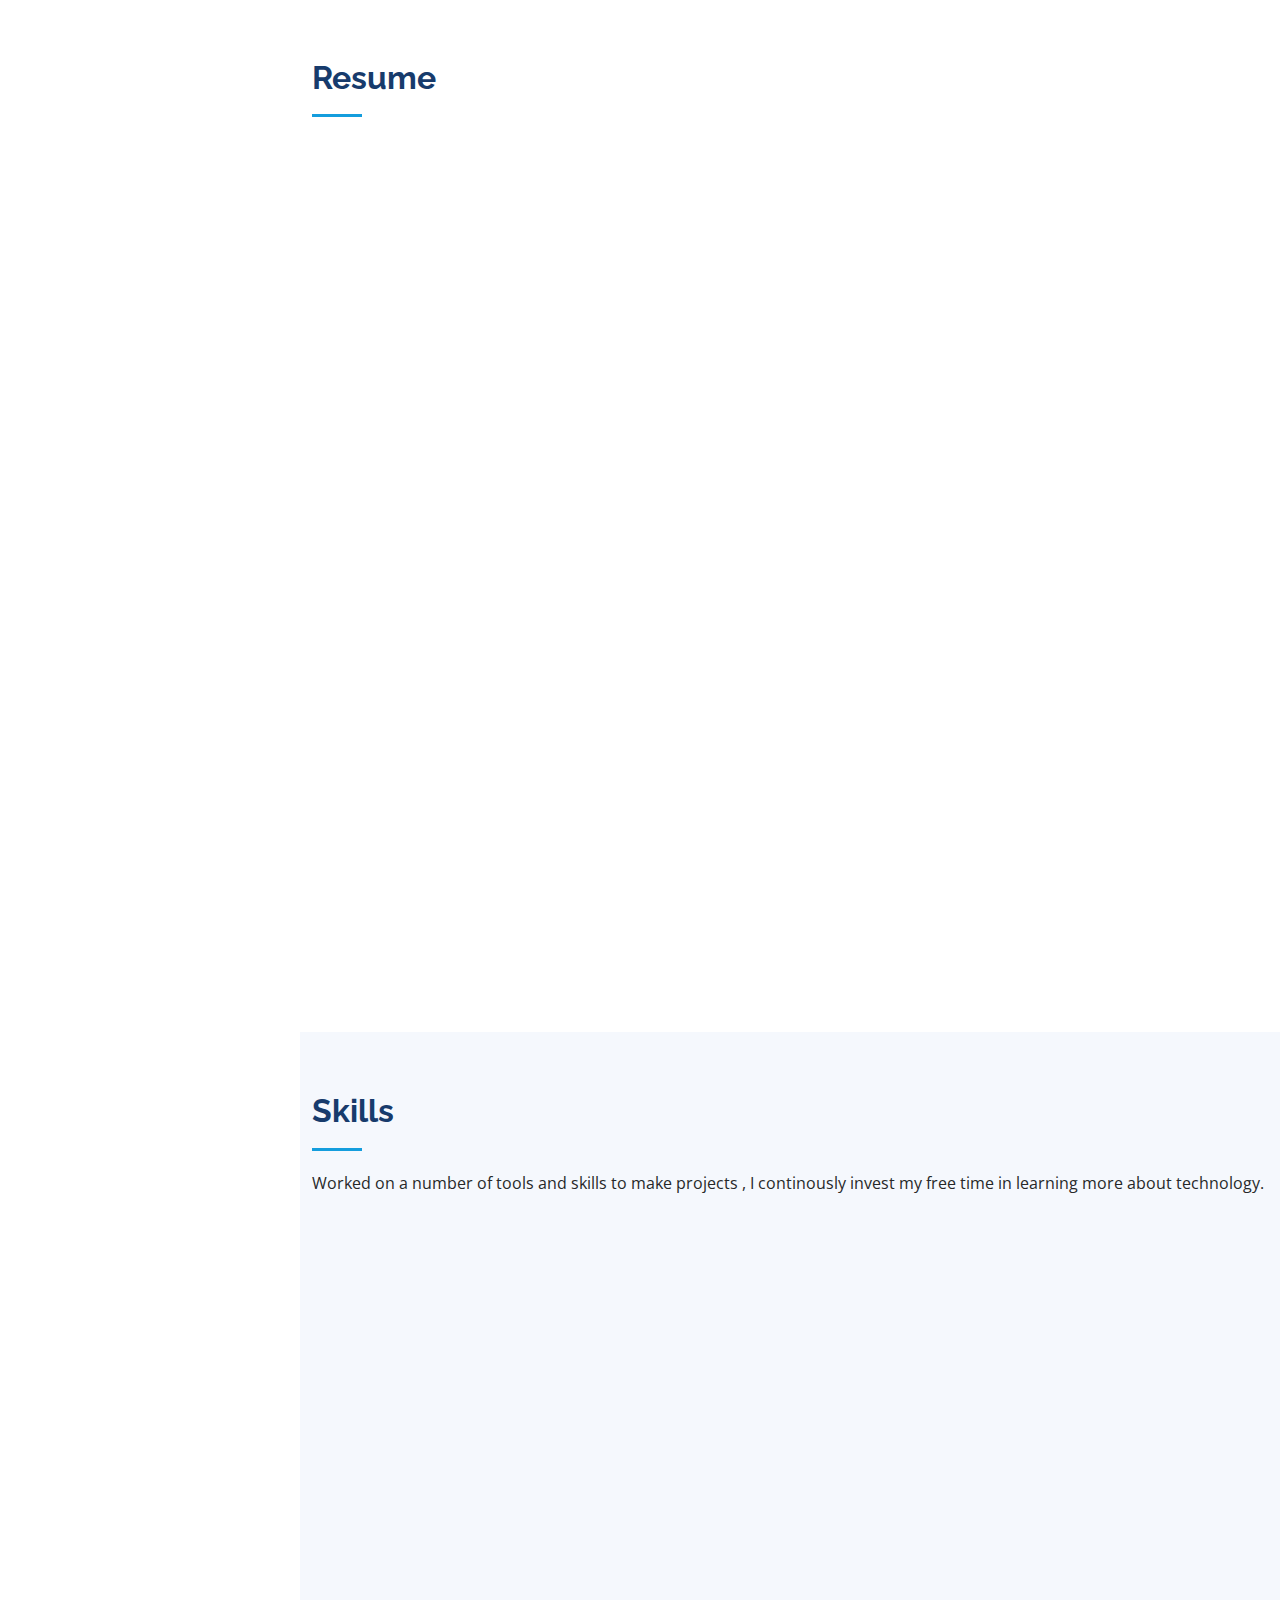
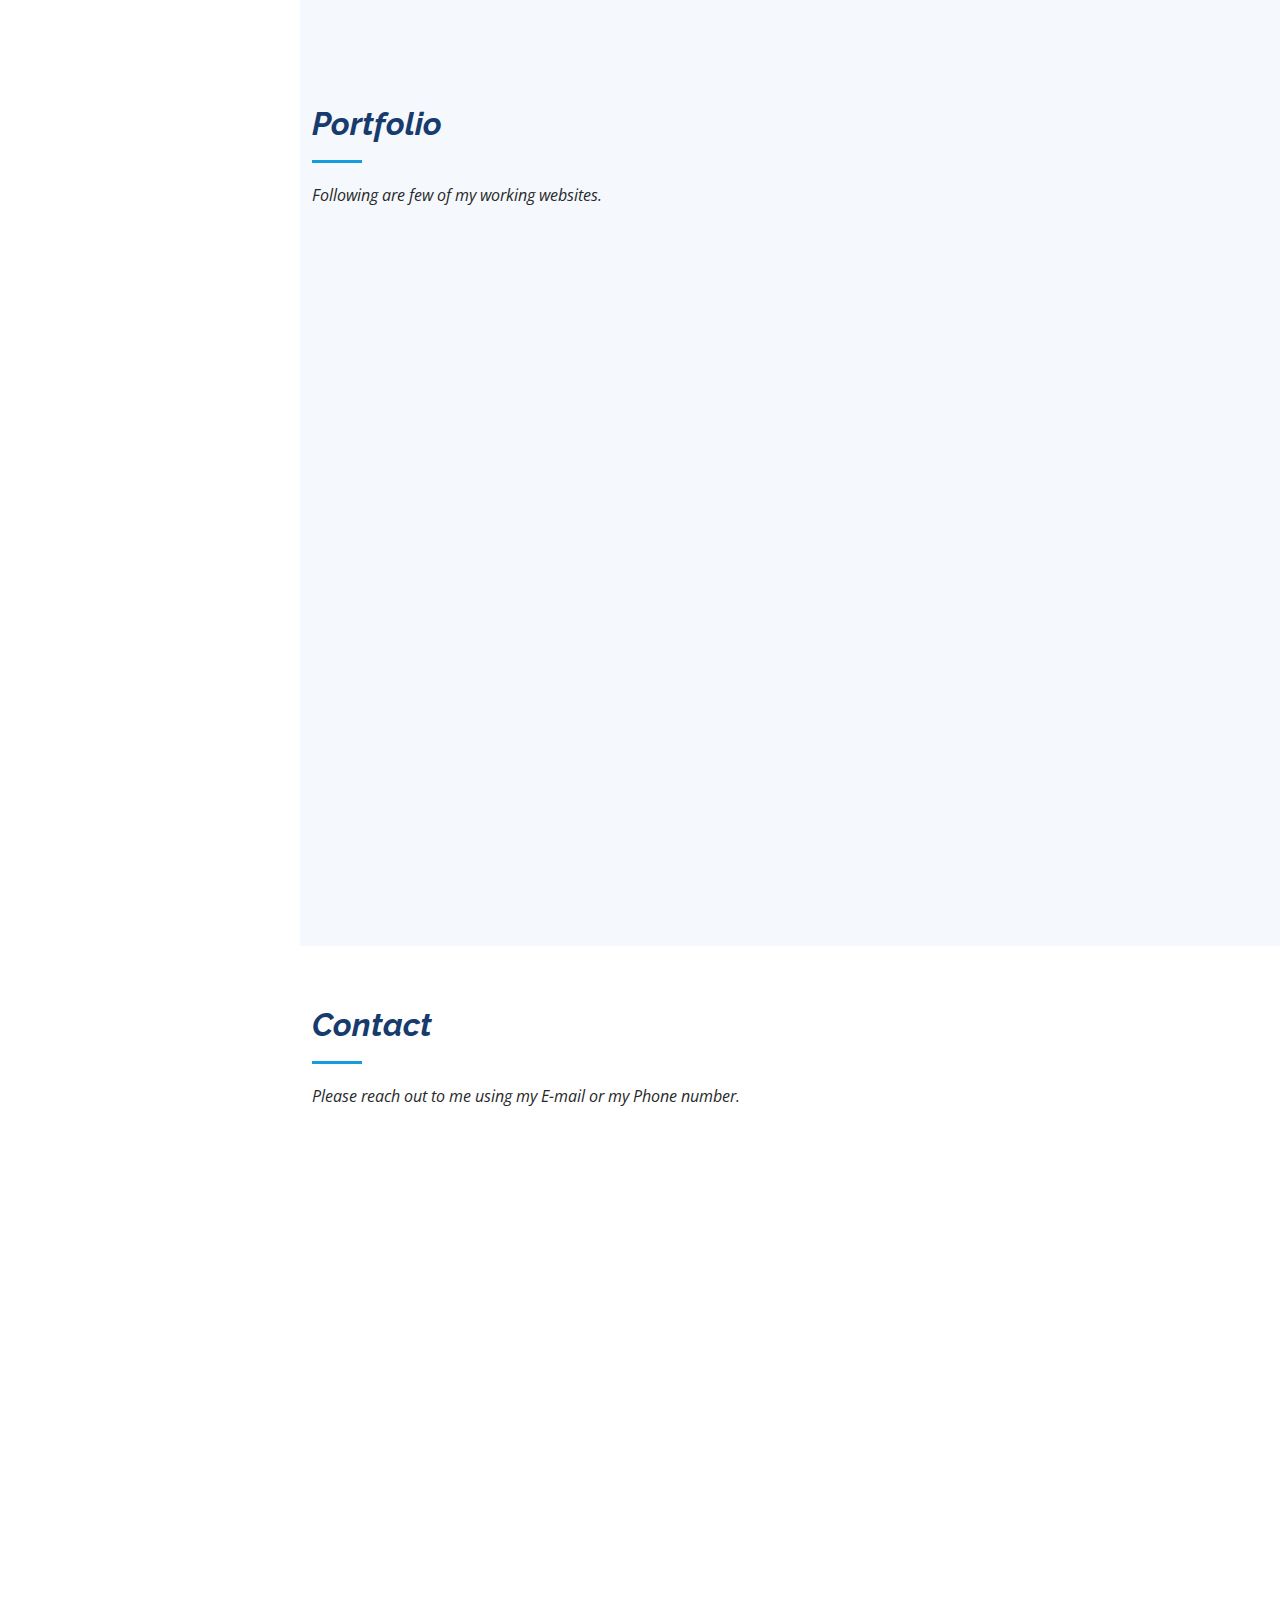
==== commit 441f2e08: "Updated" ====
--- a/index.html
+++ b/index.html
@@ -76,7 +76,7 @@
 
         <div class="section-title">
           <h2>About</h2>
-          <p>As an aspiring Java Developer transitioning from a successful career as a Salesforce Admin, I bring a proven track record of exceptional sales administration and customer service skills. With a passion for problem-solving and a strong technical acumen, I am eager to apply my expertise to the dynamic world of Java development.
+          <p>Hey! I am an aspiring Java Developer transitioning from a successful career as a Salesforce Admin, I bring a proven track record of exceptional sales administration and customer service skills. With a passion for problem-solving and a strong technical acumen, I am eager to apply my expertise to the dynamic world of Java development.
 
           </p>
           <p>Seeking an opportunity as a Java Developer to leverage my technical aptitude and problem-solving mindset gained through Salesforce Administration. Eager to contribute to innovative projects, utilize Java frameworks, and work collaboratively with development teams to deliver cutting-edge solutions. Committed to continuous growth and excited to make a meaningful impact in the Java development field.</p>
@@ -94,7 +94,6 @@
             <div class="row">
               <div class="col-lg-6">
                 <ul>
-                  <li><i class="bi bi-chevron-right"></i> <strong>Birthday:</strong> <span>8 October 1998</span></li>
                   <li><i class="bi bi-chevron-right"></i> <strong>Website:</strong> <span>aanchalrana0813.github.io</span></li>
                   <li><i class="bi bi-chevron-right"></i> <strong>Phone:</strong> <span>(+91) 9012949331</span></li>
                   <li><i class="bi bi-chevron-right"></i> <strong>City:</strong> <span>Pune</span></li>
@@ -102,8 +101,7 @@
               </div>
               <div class="col-lg-6">
                 <ul>
-                  <li><i class="bi bi-chevron-right"></i> <strong>Age:</strong> <span>24</span></li>
-                  <li><i class="bi bi-chevron-right"></i> <strong>Degree:</strong> <span>Masters in Computer Application</span></li>
+                  <li><i class="bi bi-chevron-right"></i> <strong>Qualification:</strong> <span>Masters in Computer Application</span></li>
                   <li><i class="bi bi-chevron-right"></i> <strong>Email:</strong> <span>aanchalrana1601@gmail.com</span></li>
                   <li><i class="bi bi-chevron-right"></i> <strong>Freelance:</strong> <span>Available</span></li>
                 </ul>
@@ -171,17 +169,7 @@
         </div>
 
         <div class="row">
-          <div class="col-lg-6" data-aos="fade-up">
-            <h3 class="resume-title">Sumary</h3>
-            <div class="resume-item pb-0">
-              <h4>Aanchal Rana</h4>
-              <p><em>Innovative and deadline-driven Engineer with experience of designing and developing. </em></p>
-              <ul>
-                <li>Dehradun, Uttrakhand</li>
-                <li>(+91) 9012949331</li>
-                <li>aanchalran1601@gmail.com</li>
-              </ul>
-            </div>
+          <d class="col-lg-6" data-aos="fade-up">
 
             <h3 class="resume-title">Education</h3>
             <div class="resume-item">
@@ -189,7 +177,6 @@
               <h5>2019 - 2021</h5>
               <p><em>Uttranchal Institute of Management</em></p>
               <p>Premnagar, Dehradun</p>
-              <p>G.P.A :- 8.4</p>
             </div>
             <!-- <div class="resume-item">
               <h4>Bachelor in Information Technology</h4>
@@ -246,9 +233,9 @@
           <div class="col-lg-6" data-aos="fade-up">
 
             <div class="progress">
-              <span class="skill">HTML and CSS<i class="val">100%</i></span>
+              <span class="skill">HTML and CSS<i class="val">70%</span>
               <div class="progress-bar-wrap">
-                <div class="progress-bar" role="progressbar" aria-valuenow="100" aria-valuemin="0" aria-valuemax="100"></div>
+                <div class="progress-bar" role="progressbar" aria-valuenow="70" aria-valuemin="0" aria-valuemax="100"></div>
               </div>
             </div>
 
